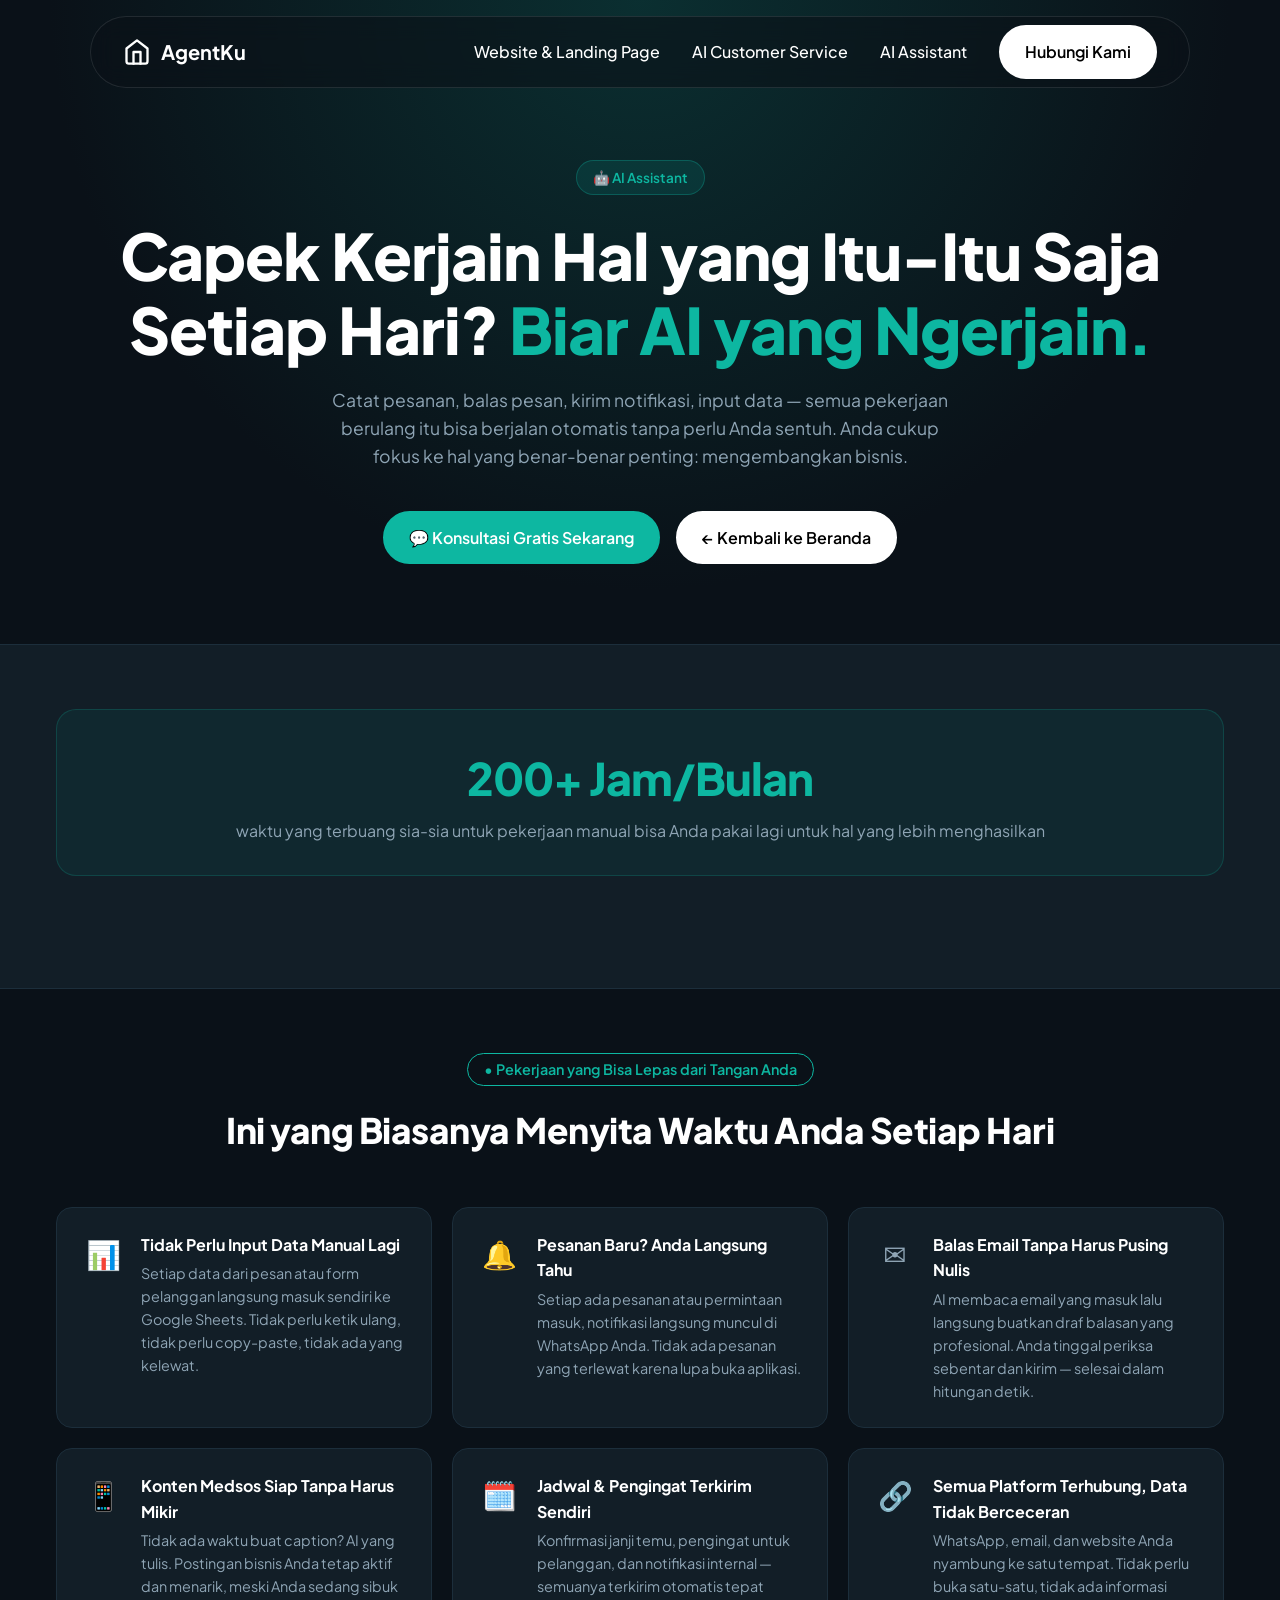
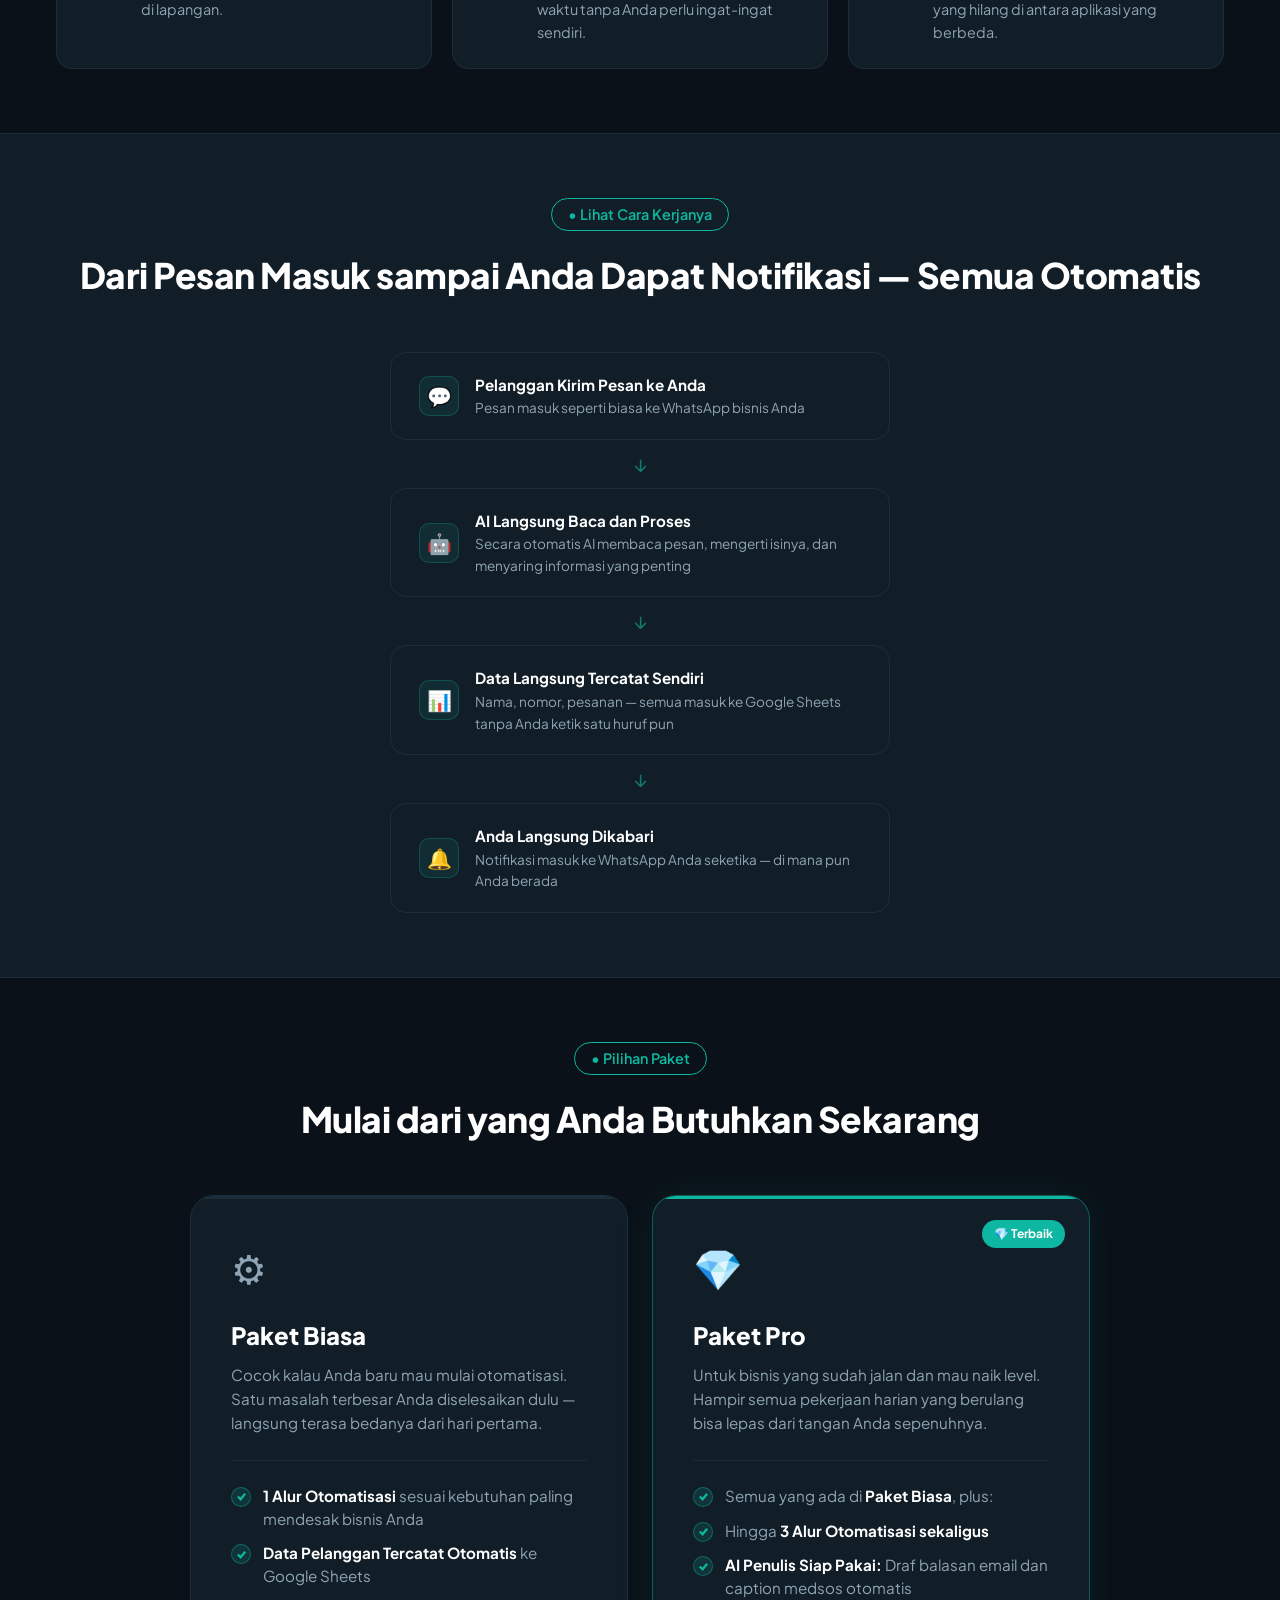
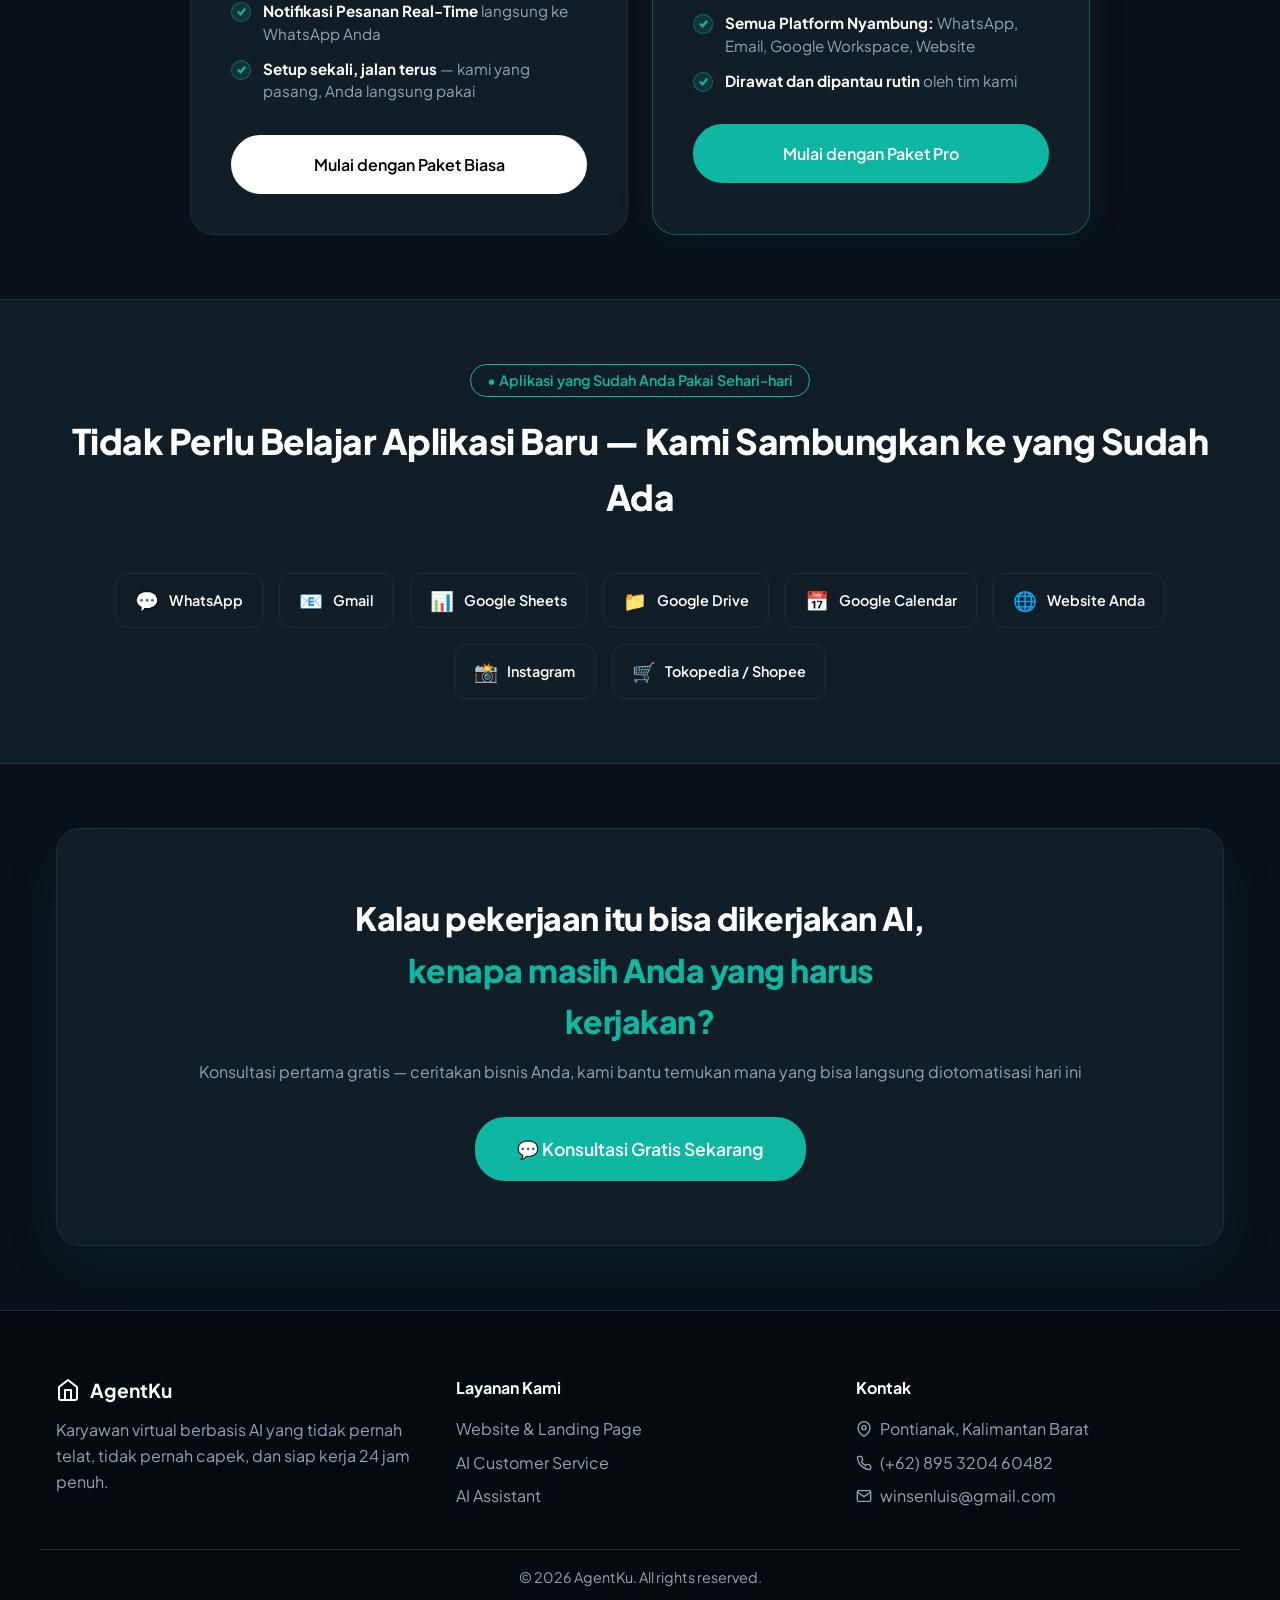
==== ai-assistant/index.html @ 54064a57 "update website" ====
<!DOCTYPE html>
<html lang="id">
<head>
    <meta charset="UTF-8">
    <meta name="viewport" content="width=device-width, initial-scale=1.0">
    <title>Layanan AI Assistant - AgentKu</title>
    <link rel="icon" type="image/png" href="../logo.png">
    <link href="https://fonts.googleapis.com/css2?family=Plus+Jakarta+Sans:wght@400;500;600;700;800&display=swap" rel="stylesheet">
    <link rel="stylesheet" href="../ai_assistant.css">
</head>
<body>

    <header class="header">
        <div class="container header__inner">
            <a href="/" class="header__logo">
                <svg width="28" height="28" viewBox="0 0 24 24" fill="none" stroke="currentColor" stroke-width="2" stroke-linecap="round" stroke-linejoin="round"><path d="M3 9l9-7 9 7v11a2 2 0 0 1-2 2H5a2 2 0 0 1-2-2z"></path><polyline points="9 22 9 12 15 12 15 22"></polyline></svg>
                AgentKu
            </a>
            <input type="checkbox" id="menu-toggle" class="header__menu-toggle">
            <label for="menu-toggle" class="header__hamburger">
                <span></span><span></span><span></span>
            </label>
            <nav class="nav">
                <ul class="nav__list">
                    <li><a href="/landingpage/" class="nav__link">Website & Landing Page</a></li>
                    <li><a href="/ai-chatbot/" class="nav__link">AI Customer Service</a></li>
                    <li><a href="/ai-assistant/" class="nav__link">AI Assistant</a></li>
                </ul>
                <a href="https://wa.me/62895320460482" class="btn btn--primary">Hubungi Kami</a>
            </nav>
        </div>
    </header>

    <main>
        <section class="hero">
            <div class="container">
                <div class="reveal">
                    <div class="hero__badge">🤖 AI Assistant</div>
                    <h1 class="hero__title">Capek Kerjain Hal yang Itu-Itu Saja Setiap Hari? <span>Biar AI yang Ngerjain.</span></h1>
                    <p class="hero__desc">Catat pesanan, balas pesan, kirim notifikasi, input data — semua pekerjaan berulang itu bisa berjalan otomatis tanpa perlu Anda sentuh. Anda cukup fokus ke hal yang benar-benar penting: mengembangkan bisnis.</p>
                    <div class="hero__actions">
                        <a href="https://wa.me/62895320460482?text=Halo%20Admin%20AgentKu,%20saya%20tertarik%20untuk%20mengotomatisasi%20bisnis%20saya%20dengan%20AI%20Assistant.%20Bisa%20konsultasi?" class="btn btn--teal" target="_blank">💬 Konsultasi Gratis Sekarang</a>
                        <a href="/" class="btn btn--primary">← Kembali ke Beranda</a>
                    </div>
                </div>
            </div>
        </section>

        <section class="section-padding" style="background: var(--bg-card); border-top: var(--border-card); border-bottom: var(--border-card);">
            <div class="container">
                <div class="time-banner reveal">
                    <h3>200+ Jam/Bulan</h3>
                    <p>waktu yang terbuang sia-sia untuk pekerjaan manual bisa Anda pakai lagi untuk hal yang lebih menghasilkan</p>
                </div>
            </div>
        </section>

        <section class="section-padding">
            <div class="container">
                <div class="section-header reveal">
                    <span class="section-header__subtitle">• Pekerjaan yang Bisa Lepas dari Tangan Anda</span>
                    <h2 class="section-header__title">Ini yang Biasanya Menyita Waktu Anda Setiap Hari</h2>
                </div>
                <div class="usecases__grid">
                    <div class="usecase-card reveal" style="transition-delay:0s"><div class="usecase-icon">📊</div><div class="usecase-content"><h4>Tidak Perlu Input Data Manual Lagi</h4><p>Setiap data dari pesan atau form pelanggan langsung masuk sendiri ke Google Sheets. Tidak perlu ketik ulang, tidak perlu copy-paste, tidak ada yang kelewat.</p></div></div>
                    <div class="usecase-card reveal" style="transition-delay:0.08s"><div class="usecase-icon">🔔</div><div class="usecase-content"><h4>Pesanan Baru? Anda Langsung Tahu</h4><p>Setiap ada pesanan atau permintaan masuk, notifikasi langsung muncul di WhatsApp Anda. Tidak ada pesanan yang terlewat karena lupa buka aplikasi.</p></div></div>
                    <div class="usecase-card reveal" style="transition-delay:0.16s"><div class="usecase-icon">✉️</div><div class="usecase-content"><h4>Balas Email Tanpa Harus Pusing Nulis</h4><p>AI membaca email yang masuk lalu langsung buatkan draf balasan yang profesional. Anda tinggal periksa sebentar dan kirim — selesai dalam hitungan detik.</p></div></div>
                    <div class="usecase-card reveal" style="transition-delay:0.24s"><div class="usecase-icon">📱</div><div class="usecase-content"><h4>Konten Medsos Siap Tanpa Harus Mikir</h4><p>Tidak ada waktu buat caption? AI yang tulis. Postingan bisnis Anda tetap aktif dan menarik, meski Anda sedang sibuk di lapangan.</p></div></div>
                    <div class="usecase-card reveal" style="transition-delay:0.32s"><div class="usecase-icon">🗓️</div><div class="usecase-content"><h4>Jadwal & Pengingat Terkirim Sendiri</h4><p>Konfirmasi janji temu, pengingat untuk pelanggan, dan notifikasi internal — semuanya terkirim otomatis tepat waktu tanpa Anda perlu ingat-ingat sendiri.</p></div></div>
                    <div class="usecase-card reveal" style="transition-delay:0.4s"><div class="usecase-icon">🔗</div><div class="usecase-content"><h4>Semua Platform Terhubung, Data Tidak Berceceran</h4><p>WhatsApp, email, dan website Anda nyambung ke satu tempat. Tidak perlu buka satu-satu, tidak ada informasi yang hilang di antara aplikasi yang berbeda.</p></div></div>
                </div>
            </div>
        </section>

        <section class="section-padding" style="background: var(--bg-card); border-top: var(--border-card); border-bottom: var(--border-card);">
            <div class="container">
                <div class="section-header reveal">
                    <span class="section-header__subtitle">• Lihat Cara Kerjanya</span>
                    <h2 class="section-header__title">Dari Pesan Masuk sampai Anda Dapat Notifikasi — Semua Otomatis</h2>
                </div>
                <div class="workflow reveal">
                    <div class="workflow-step"><div class="workflow-step__icon">💬</div><div class="workflow-step__text"><h4>Pelanggan Kirim Pesan ke Anda</h4><p>Pesan masuk seperti biasa ke WhatsApp bisnis Anda</p></div></div>
                    <div class="workflow-arrow">↓</div>
                    <div class="workflow-step"><div class="workflow-step__icon">🤖</div><div class="workflow-step__text"><h4>AI Langsung Baca dan Proses</h4><p>Secara otomatis AI membaca pesan, mengerti isinya, dan menyaring informasi yang penting</p></div></div>
                    <div class="workflow-arrow">↓</div>
                    <div class="workflow-step"><div class="workflow-step__icon">📊</div><div class="workflow-step__text"><h4>Data Langsung Tercatat Sendiri</h4><p>Nama, nomor, pesanan — semua masuk ke Google Sheets tanpa Anda ketik satu huruf pun</p></div></div>
                    <div class="workflow-arrow">↓</div>
                    <div class="workflow-step"><div class="workflow-step__icon">🔔</div><div class="workflow-step__text"><h4>Anda Langsung Dikabari</h4><p>Notifikasi masuk ke WhatsApp Anda seketika — di mana pun Anda berada</p></div></div>
                </div>
            </div>
        </section>

        <section class="section-padding">
            <div class="container">
                <div class="section-header reveal">
                    <span class="section-header__subtitle">• Pilihan Paket</span>
                    <h2 class="section-header__title">Mulai dari yang Anda Butuhkan Sekarang</h2>
                </div>
                <div class="packages__grid">
                    <div class="package-card reveal" style="transition-delay:0s">
                        <div class="package-icon">⚙️</div>
                        <h3 class="package-name">Paket Biasa</h3>
                        <p class="package-desc">Cocok kalau Anda baru mau mulai otomatisasi. Satu masalah terbesar Anda diselesaikan dulu — langsung terasa bedanya dari hari pertama.</p>
                        <ul class="feature-list">
                            <li class="feature-item"><div class="feature-item__check"><svg viewBox="0 0 12 12" fill="none"><polyline points="2,6 5,9 10,3"></polyline></svg></div><span><strong>1 Alur Otomatisasi</strong> sesuai kebutuhan paling mendesak bisnis Anda</span></li>
                            <li class="feature-item"><div class="feature-item__check"><svg viewBox="0 0 12 12" fill="none"><polyline points="2,6 5,9 10,3"></polyline></svg></div><span><strong>Data Pelanggan Tercatat Otomatis</strong> ke Google Sheets</span></li>
                            <li class="feature-item"><div class="feature-item__check"><svg viewBox="0 0 12 12" fill="none"><polyline points="2,6 5,9 10,3"></polyline></svg></div><span><strong>Notifikasi Pesanan Real-Time</strong> langsung ke WhatsApp Anda</span></li>
                            <li class="feature-item"><div class="feature-item__check"><svg viewBox="0 0 12 12" fill="none"><polyline points="2,6 5,9 10,3"></polyline></svg></div><span><strong>Setup sekali, jalan terus</strong> — kami yang pasang, Anda langsung pakai</span></li>
                        </ul>
                        <a href="https://wa.me/62895320460482?text=Halo%20Admin%20AgentKu,%20saya%20tertarik%20untuk%20mengotomatisasi%20bisnis%20saya%20dengan%20AI%20Assistant.%20Bisa%20konsultasi?" class="btn btn--primary package-cta" target="_blank">Mulai dengan Paket Biasa</a>
                    </div>
                    <div class="package-card featured reveal" style="transition-delay:0.15s">
                        <div class="package-badge">💎 Terbaik</div>
                        <div class="package-icon">💎</div>
                        <h3 class="package-name">Paket Pro</h3>
                        <p class="package-desc">Untuk bisnis yang sudah jalan dan mau naik level. Hampir semua pekerjaan harian yang berulang bisa lepas dari tangan Anda sepenuhnya.</p>
                        <ul class="feature-list">
                            <li class="feature-item"><div class="feature-item__check"><svg viewBox="0 0 12 12" fill="none"><polyline points="2,6 5,9 10,3"></polyline></svg></div><span>Semua yang ada di <strong>Paket Biasa</strong>, plus:</span></li>
                            <li class="feature-item"><div class="feature-item__check"><svg viewBox="0 0 12 12" fill="none"><polyline points="2,6 5,9 10,3"></polyline></svg></div><span>Hingga <strong>3 Alur Otomatisasi sekaligus</strong></span></li>
                            <li class="feature-item"><div class="feature-item__check"><svg viewBox="0 0 12 12" fill="none"><polyline points="2,6 5,9 10,3"></polyline></svg></div><span><strong>AI Penulis Siap Pakai:</strong> Draf balasan email dan caption medsos otomatis</span></li>
                            <li class="feature-item"><div class="feature-item__check"><svg viewBox="0 0 12 12" fill="none"><polyline points="2,6 5,9 10,3"></polyline></svg></div><span><strong>Semua Platform Nyambung:</strong> WhatsApp, Email, Google Workspace, Website</span></li>
                            <li class="feature-item"><div class="feature-item__check"><svg viewBox="0 0 12 12" fill="none"><polyline points="2,6 5,9 10,3"></polyline></svg></div><span><strong>Dirawat dan dipantau rutin</strong> oleh tim kami</span></li>
                        </ul>
                        <a href="https://wa.me/62895320460482?text=Halo%20Admin%20AgentKu,%20saya%20tertarik%20untuk%20mengotomatisasi%20bisnis%20saya%20dengan%20AI%20Assistant.%20Bisa%20konsultasi?" class="btn btn--teal package-cta" target="_blank">Mulai dengan Paket Pro</a>
                    </div>
                </div>
            </div>
        </section>

        <section class="section-padding" style="background: var(--bg-card); border-top: var(--border-card); border-bottom: var(--border-card);">
            <div class="container">
                <div class="section-header reveal">
                    <span class="section-header__subtitle">• Aplikasi yang Sudah Anda Pakai Sehari-hari</span>
                    <h2 class="section-header__title">Tidak Perlu Belajar Aplikasi Baru — Kami Sambungkan ke yang Sudah Ada</h2>
                </div>
                <div class="integrations__grid reveal">
                    <div class="integration-badge"><span>💬</span> WhatsApp</div>
                    <div class="integration-badge"><span>📧</span> Gmail</div>
                    <div class="integration-badge"><span>📊</span> Google Sheets</div>
                    <div class="integration-badge"><span>📁</span> Google Drive</div>
                    <div class="integration-badge"><span>📅</span> Google Calendar</div>
                    <div class="integration-badge"><span>🌐</span> Website Anda</div>
                    <div class="integration-badge"><span>📸</span> Instagram</div>
                    <div class="integration-badge"><span>🛒</span> Tokopedia / Shopee</div>
                </div>
            </div>
        </section>

        <section class="cta-section section-padding">
            <div class="container">
                <div class="cta__inner reveal">
                    <h2 class="cta__title">Kalau pekerjaan itu bisa dikerjakan AI, <span class="text-highlight">kenapa masih Anda yang harus kerjakan?</span></h2>
                    <p class="cta__subtitle">Konsultasi pertama gratis — ceritakan bisnis Anda, kami bantu temukan mana yang bisa langsung diotomatisasi hari ini</p>
                    <a href="https://wa.me/62895320460482?text=Halo%20Admin%20AgentKu,%20saya%20tertarik%20untuk%20mengotomatisasi%20bisnis%20saya%20dengan%20AI%20Assistant.%20Bisa%20konsultasi?" class="btn btn--teal" target="_blank" style="font-size: 1.1rem; padding: 1rem 2.5rem;">💬 Konsultasi Gratis Sekarang</a>
                </div>
            </div>
        </section>
    </main>

    <footer class="footer">
        <div class="container footer__inner">
            <div class="reveal">
                <div class="footer__logo">
                    <svg width="24" height="24" viewBox="0 0 24 24" fill="none" stroke="currentColor" stroke-width="2" stroke-linecap="round" stroke-linejoin="round"><path d="M3 9l9-7 9 7v11a2 2 0 0 1-2 2H5a2 2 0 0 1-2-2z"></path><polyline points="9 22 9 12 15 12 15 22"></polyline></svg>
                    AgentKu
                </div>
                <p>Karyawan virtual berbasis AI yang tidak pernah telat, tidak pernah capek, dan siap kerja 24 jam penuh.</p>
            </div>
            <div class="footer__links reveal" style="transition-delay:0.1s">
                <h4>Layanan Kami</h4>
                <ul>
                    <li><a href="/landingpage/">Website & Landing Page</a></li>
                    <li><a href="/ai-chatbot/">AI Customer Service</a></li>
                    <li><a href="/ai-assistant/">AI Assistant</a></li>
                </ul>
            </div>
            <div class="footer__contact reveal" style="transition-delay:0.2s">
                <h4>Kontak</h4>
                <p><svg width="16" height="16" viewBox="0 0 24 24" fill="none" stroke="currentColor" stroke-width="2"><path d="M21 10c0 7-9 13-9 13s-9-6-9-13a9 9 0 0 1 18 0z"></path><circle cx="12" cy="10" r="3"></circle></svg> Pontianak, Kalimantan Barat</p>
                <p><svg width="16" height="16" viewBox="0 0 24 24" fill="none" stroke="currentColor" stroke-width="2"><path d="M22 16.92v3a2 2 0 0 1-2.18 2 19.79 19.79 0 0 1-8.63-3.07 19.5 19.5 0 0 1-6-6 19.79 19.79 0 0 1-3.07-8.67A2 2 0 0 1 4.11 2h3a2 2 0 0 1 2 1.72 12.84 12.84 0 0 0 .7 2.81 2 2 0 0 1-.45 2.11L8.09 9.91a16 16 0 0 0 6 6l1.27-1.27a2 2 0 0 1 2.11-.45 12.84 12.84 0 0 0 2.81.7A2 2 0 0 1 22 16.92z"></path></svg> (+62) 895 3204 60482</p>
                <p><svg width="16" height="16" viewBox="0 0 24 24" fill="none" stroke="currentColor" stroke-width="2"><path d="M4 4h16c1.1 0 2 .9 2 2v12c0 1.1-.9 2-2 2H4c-1.1 0-2-.9-2-2V6c0-1.1.9-2 2-2z"></path><polyline points="22,6 12,13 2,6"></polyline></svg> winsenluis@gmail.com</p>
            </div>
        </div>
        <div class="footer__bottom container"><p>&copy; 2026 AgentKu. All rights reserved.</p></div>
    </footer>

    <script>
        const reveals = document.querySelectorAll('.reveal');
        const observer = new IntersectionObserver((entries) => {
            entries.forEach(entry => {
                if (entry.isIntersecting) { entry.target.classList.add('visible'); observer.unobserve(entry.target); }
            });
        }, { threshold: 0.1 });
        reveals.forEach(el => observer.observe(el));
    </script>
</body>
</html>
---- ai_assistant.css ----
:root {
            --color-primary: #0db7a1;
            --color-primary-hover: #0a9b88;
            --color-secondary: #ffffff;
            --bg-main: #0a1118;
            --bg-card: #121e27;
            --bg-header: rgba(10, 17, 24, 0.6);
            --text-main: #8fa5b5;
            --text-light: #ffffff;
            --font-family: 'Plus Jakarta Sans', system-ui, sans-serif;
            --space-sm: 0.5rem;
            --space-md: 1rem;
            --space-lg: 2rem;
            --space-xl: 4rem;
            --border-card: 1px solid #1c2e3b;
            --transition: all 0.3s cubic-bezier(0.4, 0, 0.2, 1);
            --radius: 16px;
        }

        * { margin: 0; padding: 0; box-sizing: border-box; }
        html { scroll-behavior: smooth; }
        body { font-family: var(--font-family); color: var(--text-main); background-color: var(--bg-main); line-height: 1.6; }
        img { max-width: 100%; height: auto; display: block; }
        a { text-decoration: none; color: inherit; transition: var(--transition); }
        ul { list-style: none; }
        .container { width: 100%; max-width: 1200px; margin: 0 auto; padding: 0 var(--space-md); }
        .section-padding { padding: var(--space-xl) 0; }

        /* HEADER */
        .header { position: fixed; top: 1rem; left: 50%; transform: translateX(-50%); width: 95%; max-width: 1100px; background: var(--bg-header); backdrop-filter: blur(12px); -webkit-backdrop-filter: blur(12px); border: 1px solid rgba(255,255,255,0.1); z-index: 1000; padding: 0.5rem 1rem; border-radius: 50px; }
        .header__inner { display: flex; justify-content: space-between; align-items: center; }
        .header__logo { display: flex; align-items: center; gap: 10px; font-size: 1.25rem; color: var(--text-light); font-weight: 700; }
        .nav { display: flex; align-items: center; gap: 2rem; }
        .nav__list { display: flex; gap: 2rem; }
        .nav__link { font-weight: 500; color: var(--text-light); }
        .nav__link:hover { color: var(--color-primary); }
        .btn { display: inline-block; padding: 0.75rem 1.5rem; border-radius: 30px; font-weight: 600; text-align: center; cursor: pointer; transition: var(--transition); font-family: var(--font-family); border: none; }
        .btn--primary { background-color: #fff; color: #000; border: 2px solid #fff; }
        .btn--primary:hover { background-color: #e2e8f0; border-color: #e2e8f0; }
        .btn--teal { background-color: var(--color-primary); color: #fff; border: 2px solid var(--color-primary); }
        .btn--teal:hover { background-color: var(--color-primary-hover); border-color: var(--color-primary-hover); }
        .header__menu-toggle { display: none; }
        .header__hamburger { display: none; flex-direction: column; gap: 5px; cursor: pointer; z-index: 1001; }
        .header__hamburger span { width: 25px; height: 3px; background-color: var(--text-light); transition: var(--transition); }

        /* HERO */
        .hero { padding-top: 160px; padding-bottom: 5rem; text-align: center; background: radial-gradient(circle at top center, rgba(13, 183, 161, 0.18) 0%, var(--bg-main) 65%); }
        .hero__badge { display: inline-flex; align-items: center; gap: 0.5rem; background: rgba(13,183,161,0.12); border: 1px solid rgba(13,183,161,0.3); color: var(--color-primary); border-radius: 30px; padding: 0.35rem 1rem; font-size: 0.85rem; font-weight: 600; margin-bottom: 1.5rem; }
        .hero__title { font-size: 3rem; line-height: 1.15; color: var(--text-light); margin-bottom: 1.25rem; font-weight: 800; letter-spacing: -1px; }
        .hero__title span { color: var(--color-primary); }
        .hero__desc { color: var(--text-main); font-size: 1.1rem; max-width: 640px; margin: 0 auto 2.5rem; }
        .hero__actions { display: flex; flex-direction: column; align-items: center; gap: 1rem; }

        /* SECTION HEADER */
        .section-header { text-align: center; margin-bottom: 3rem; }
        .section-header__subtitle { display: inline-block; color: var(--color-primary); font-weight: 600; border: 1px solid var(--color-primary); padding: 0.25rem 1rem; border-radius: 20px; margin-bottom: 1rem; font-size: 0.9rem; }
        .section-header__title { font-size: 2.2rem; color: var(--text-light); font-weight: 800; letter-spacing: -0.5px; }

        /* TIME SAVED BANNER */
        .time-banner { background: rgba(13,183,161,0.07); border: 1px solid rgba(13,183,161,0.2); border-radius: 20px; padding: 2rem; text-align: center; margin-bottom: 3rem; }
        .time-banner h3 { font-size: 2.8rem; color: var(--color-primary); font-weight: 800; letter-spacing: -1px; }
        .time-banner p { font-size: 1rem; margin-top: 0.25rem; }

        /* USE CASES */
        .usecases__grid { display: grid; grid-template-columns: 1fr; gap: 1.25rem; }
        .usecase-card { background: var(--bg-card); border: var(--border-card); border-radius: var(--radius); padding: 1.5rem; display: flex; gap: 1rem; align-items: flex-start; transition: var(--transition); }
        .usecase-card:hover { border-color: var(--color-primary); transform: translateX(4px); }
        .usecase-icon { font-size: 1.75rem; flex-shrink: 0; min-width: 44px; text-align: center; }
        .usecase-content h4 { color: var(--text-light); font-weight: 700; margin-bottom: 0.3rem; }
        .usecase-content p { font-size: 0.9rem; }

        /* WORKFLOW VIZ */
        .workflow { display: flex; flex-direction: column; align-items: center; gap: 0; }
        .workflow-step { background: var(--bg-card); border: var(--border-card); border-radius: var(--radius); padding: 1.25rem 1.75rem; width: 100%; max-width: 500px; display: flex; align-items: center; gap: 1rem; position: relative; transition: var(--transition); }
        .workflow-step:hover { border-color: var(--color-primary); }
        .workflow-arrow { color: var(--color-primary); font-size: 1.25rem; padding: 0.5rem 0; opacity: 0.6; }
        .workflow-step__icon { width: 40px; height: 40px; border-radius: 10px; background: rgba(13,183,161,0.1); border: 1px solid rgba(13,183,161,0.25); display: flex; align-items: center; justify-content: center; font-size: 1.25rem; flex-shrink: 0; }
        .workflow-step__text h4 { color: var(--text-light); font-size: 0.95rem; font-weight: 700; }
        .workflow-step__text p { font-size: 0.85rem; }

        /* PACKAGES */
        .packages__grid { display: grid; grid-template-columns: 1fr; gap: 1.5rem; max-width: 900px; margin: 0 auto; }
        .package-card { background: var(--bg-card); border: var(--border-card); border-radius: 24px; padding: 2.5rem; transition: var(--transition); position: relative; overflow: hidden; }
        .package-card::before { content: ''; position: absolute; top: 0; left: 0; right: 0; height: 3px; background: #1c2e3b; transition: var(--transition); }
        .package-card:hover { transform: translateY(-5px); }
        .package-card:hover::before { background: var(--color-primary); }
        .package-card.featured { border-color: rgba(13,183,161,0.4); box-shadow: 0 0 40px rgba(13,183,161,0.08); }
        .package-card.featured::before { background: var(--color-primary); }
        .package-badge { position: absolute; top: 1.5rem; right: 1.5rem; background: var(--color-primary); color: #fff; font-size: 0.75rem; font-weight: 700; padding: 0.25rem 0.75rem; border-radius: 20px; }
        .package-icon { font-size: 2.5rem; margin-bottom: 1rem; }
        .package-name { font-size: 1.5rem; font-weight: 800; color: var(--text-light); margin-bottom: 0.5rem; }
        .package-desc { font-size: 0.95rem; margin-bottom: 1.5rem; padding-bottom: 1.5rem; border-bottom: var(--border-card); }
        .feature-list { display: flex; flex-direction: column; gap: 0.75rem; margin-bottom: 2rem; }
        .feature-item { display: flex; align-items: flex-start; gap: 0.75rem; font-size: 0.95rem; }
        .feature-item__check { min-width: 20px; height: 20px; border-radius: 50%; background: rgba(13,183,161,0.15); border: 1px solid rgba(13,183,161,0.4); display: flex; align-items: center; justify-content: center; flex-shrink: 0; margin-top: 2px; }
        .feature-item__check svg { width: 11px; height: 11px; stroke: var(--color-primary); stroke-width: 2.5; }
        .feature-item span { color: var(--text-main); line-height: 1.5; }
        .feature-item span strong { color: var(--text-light); }
        .package-cta { width: 100%; text-align: center; display: block; padding: 0.9rem; font-size: 1rem; }

        /* INTEGRATIONS */
        .integrations__grid { display: flex; flex-wrap: wrap; gap: 1rem; justify-content: center; }
        .integration-badge { display: flex; align-items: center; gap: 0.6rem; background: var(--bg-card); border: var(--border-card); border-radius: 12px; padding: 0.7rem 1.2rem; font-weight: 600; color: var(--text-light); font-size: 0.9rem; transition: var(--transition); }
        .integration-badge:hover { border-color: var(--color-primary); color: var(--color-primary); }
        .integration-badge span { font-size: 1.2rem; }

        /* CTA */
        .cta-section { background: var(--bg-main); padding-bottom: var(--space-xl); }
        .cta__inner { background: var(--bg-card); border-radius: 24px; padding: 4rem 2rem; border: var(--border-card); text-align: center; box-shadow: 0 20px 60px rgba(13,183,161,0.08); }
        .cta__title { font-size: 2rem; color: var(--text-light); font-weight: 800; max-width: 600px; margin: 0 auto 0.75rem; letter-spacing: -0.5px; }
        .cta__subtitle { margin-bottom: 2rem; font-size: 1rem; }
        .text-highlight { color: var(--color-primary); }

        /* FOOTER */
        .footer { background-color: #050a0f; color: var(--text-main); padding: var(--space-xl) 0 var(--space-md); border-top: var(--border-card); }
        .footer__inner { display: grid; grid-template-columns: 1fr; gap: var(--space-lg); margin-bottom: var(--space-lg); }
        .footer__logo { color: var(--text-light); display: flex; align-items: center; gap: 10px; font-weight: 700; font-size: 1.2rem; margin-bottom: 0.75rem; }
        .footer__links h4 { color: var(--text-light); margin-bottom: 1rem; }
        .footer__links ul { display: flex; flex-direction: column; gap: 0.5rem; }
        .footer__links a:hover { color: var(--color-primary); }
        .footer__contact h4 { color: var(--text-light); margin-bottom: 1rem; }
        .footer__contact p { display: flex; align-items: center; gap: 8px; margin-bottom: 0.5rem; }
        .footer__bottom { text-align: center; padding-top: 1rem; border-top: var(--border-card); font-size: 0.9rem; }

        /* REVEAL */
        .reveal { opacity: 0; transform: translateY(40px); transition: opacity 0.65s ease, transform 0.65s ease; }
        .reveal.visible { opacity: 1; transform: translateY(0); }

        @media (max-width: 1023px) {
            .header__hamburger { display: flex; }
            .nav { position: absolute; top: calc(100% + 10px); left: 0; width: 100%; background: var(--bg-card); border: var(--border-card); border-radius: var(--radius); padding: 1.5rem; flex-direction: column; gap: 1rem; display: none; }
            .nav__list { flex-direction: column; gap: 1rem; }
            .header__menu-toggle:checked ~ .nav { display: flex; }
        }

        @media (min-width: 768px) {
            .hero__title { font-size: 3.5rem; }
            .hero__actions { flex-direction: row; justify-content: center; }
            .usecases__grid { grid-template-columns: repeat(2, 1fr); }
            .packages__grid { grid-template-columns: repeat(2, 1fr); }
            .footer__inner { grid-template-columns: repeat(3, 1fr); }
        }

        @media (min-width: 1024px) {
            .hero__title { font-size: 4rem; }
            .usecases__grid { grid-template-columns: repeat(3, 1fr); }
        }
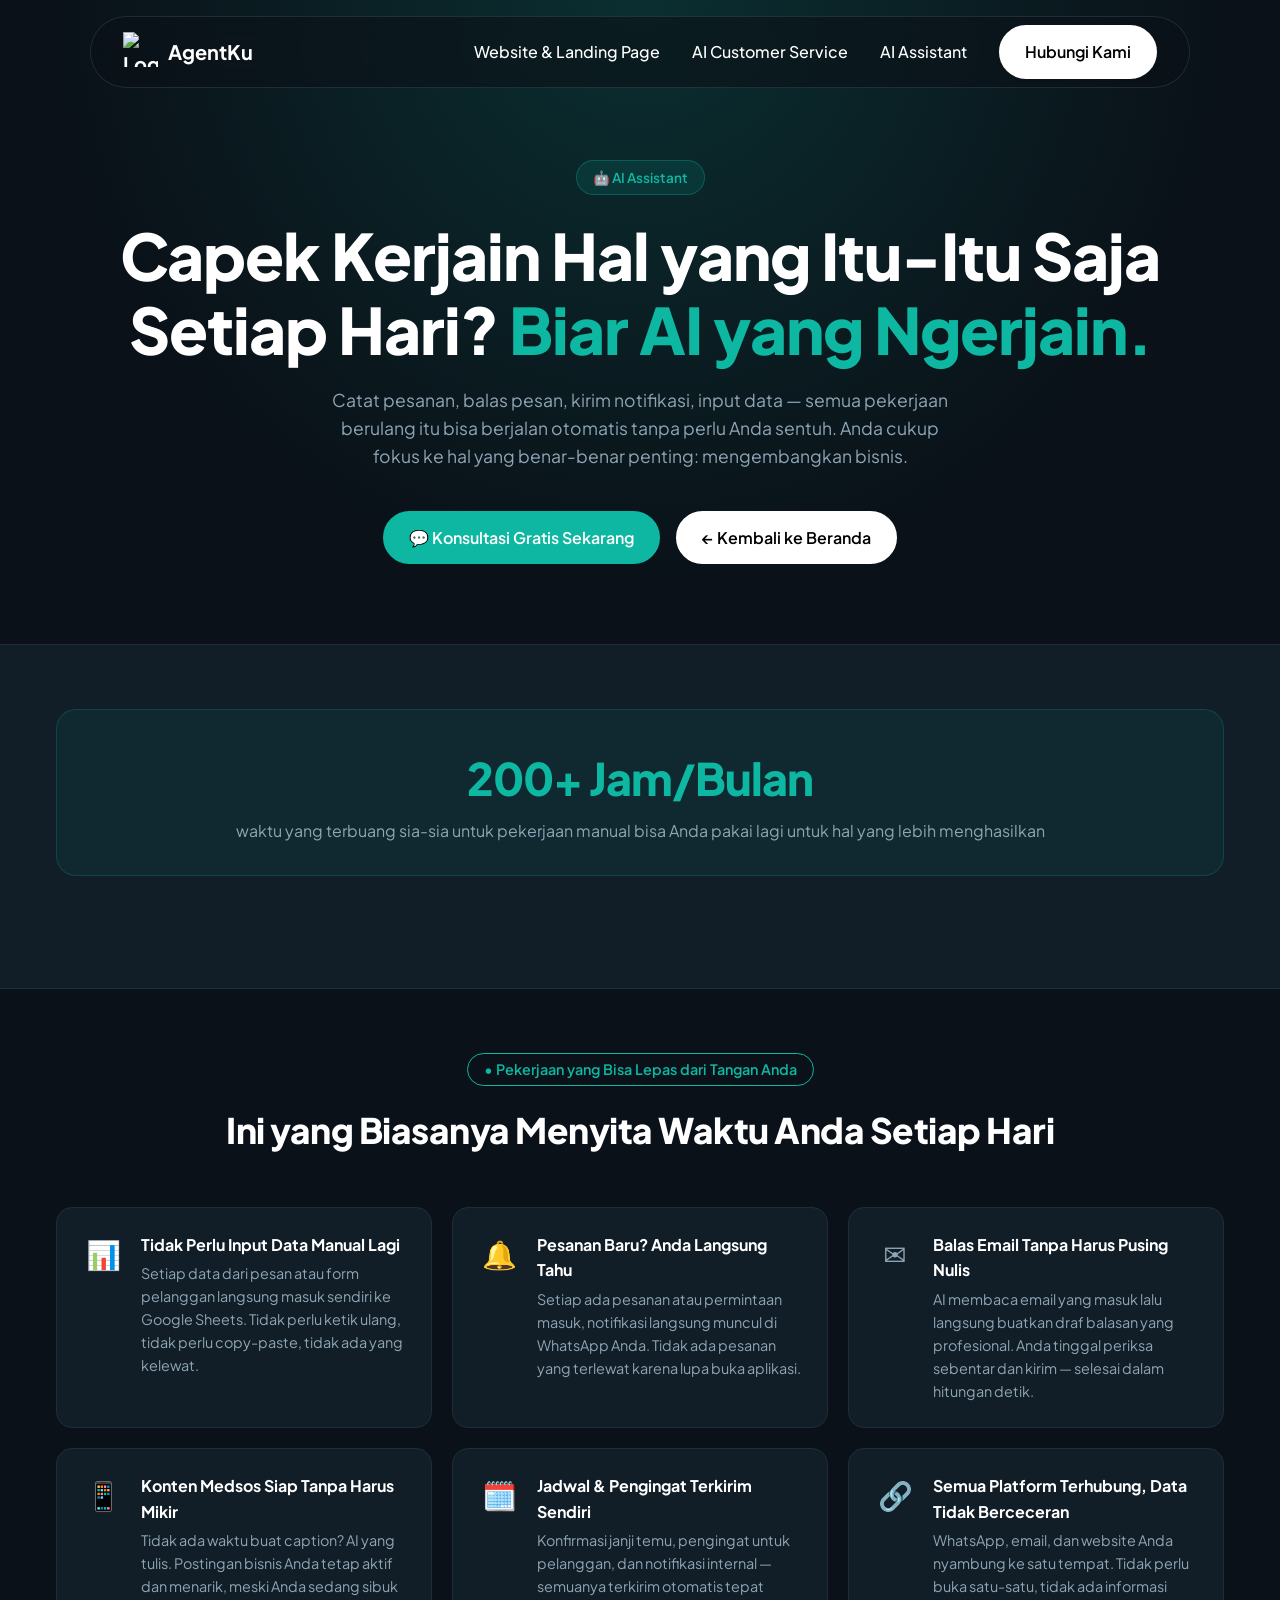
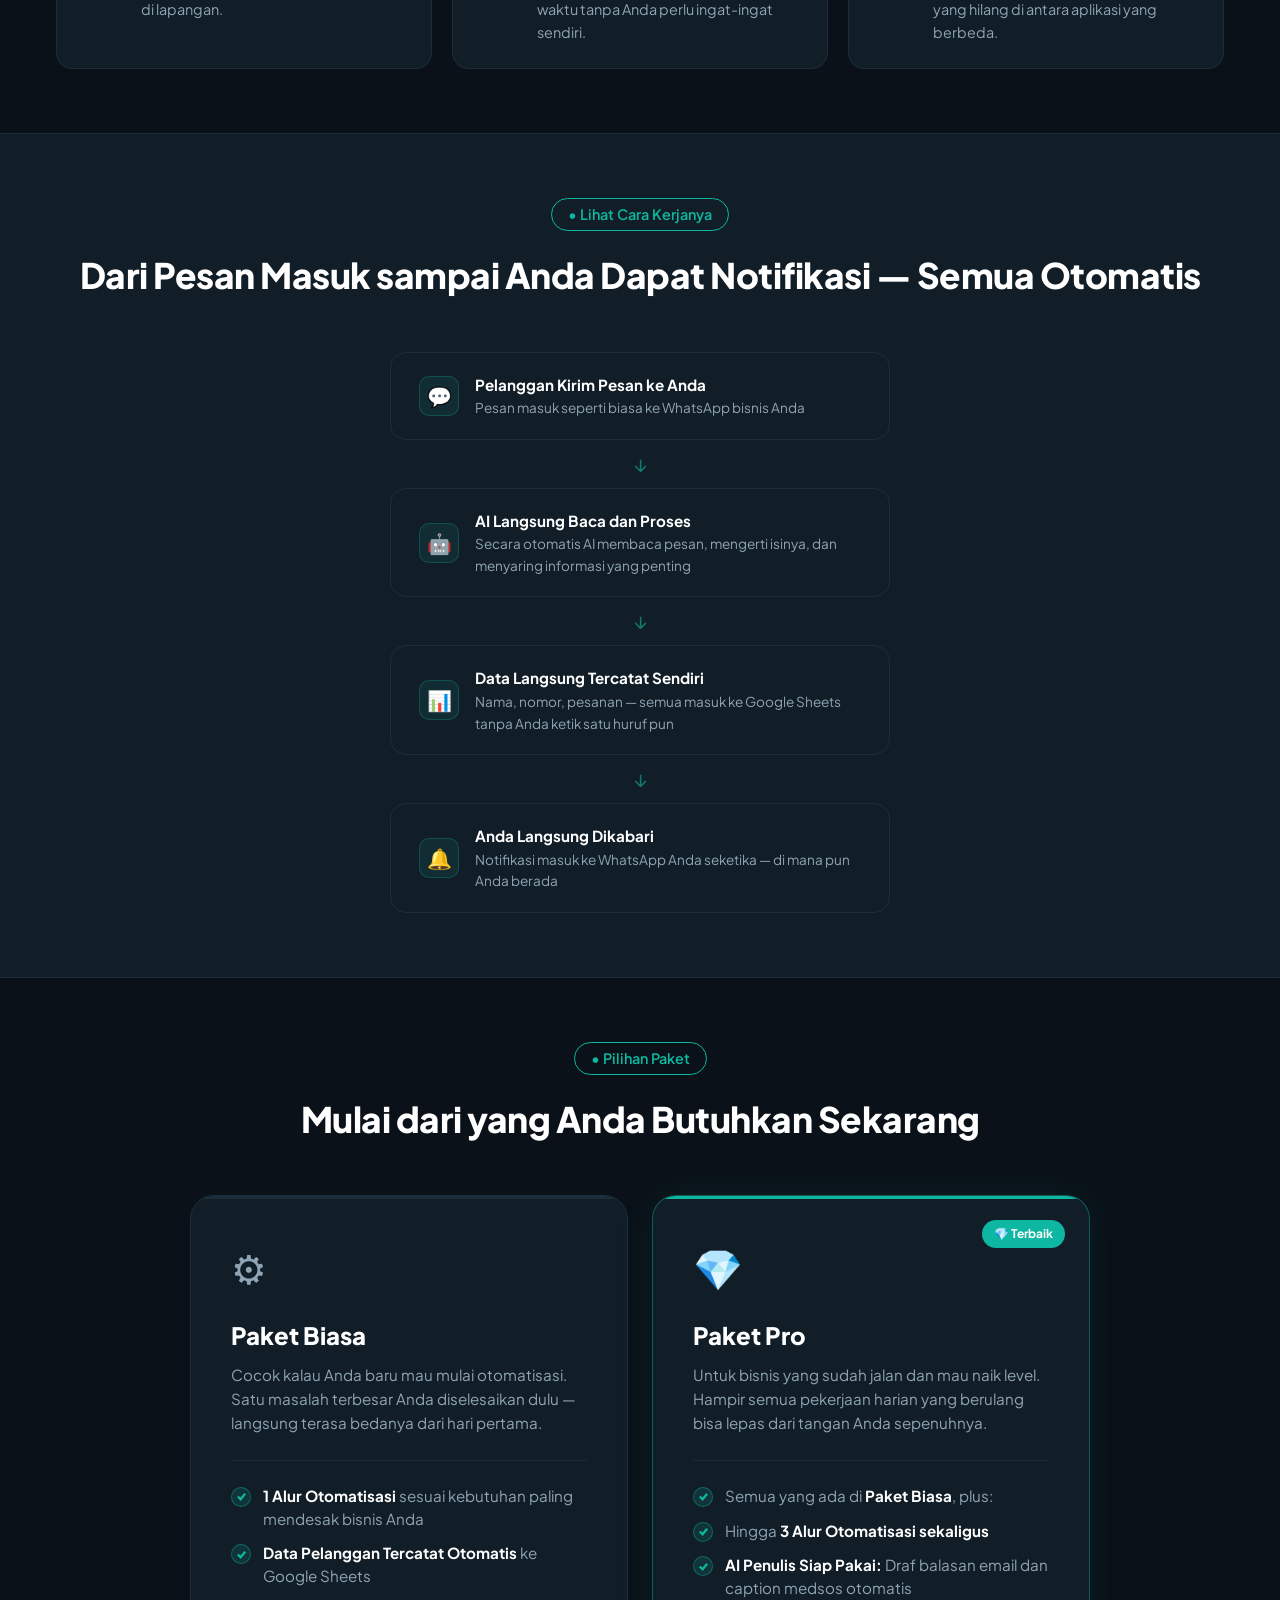
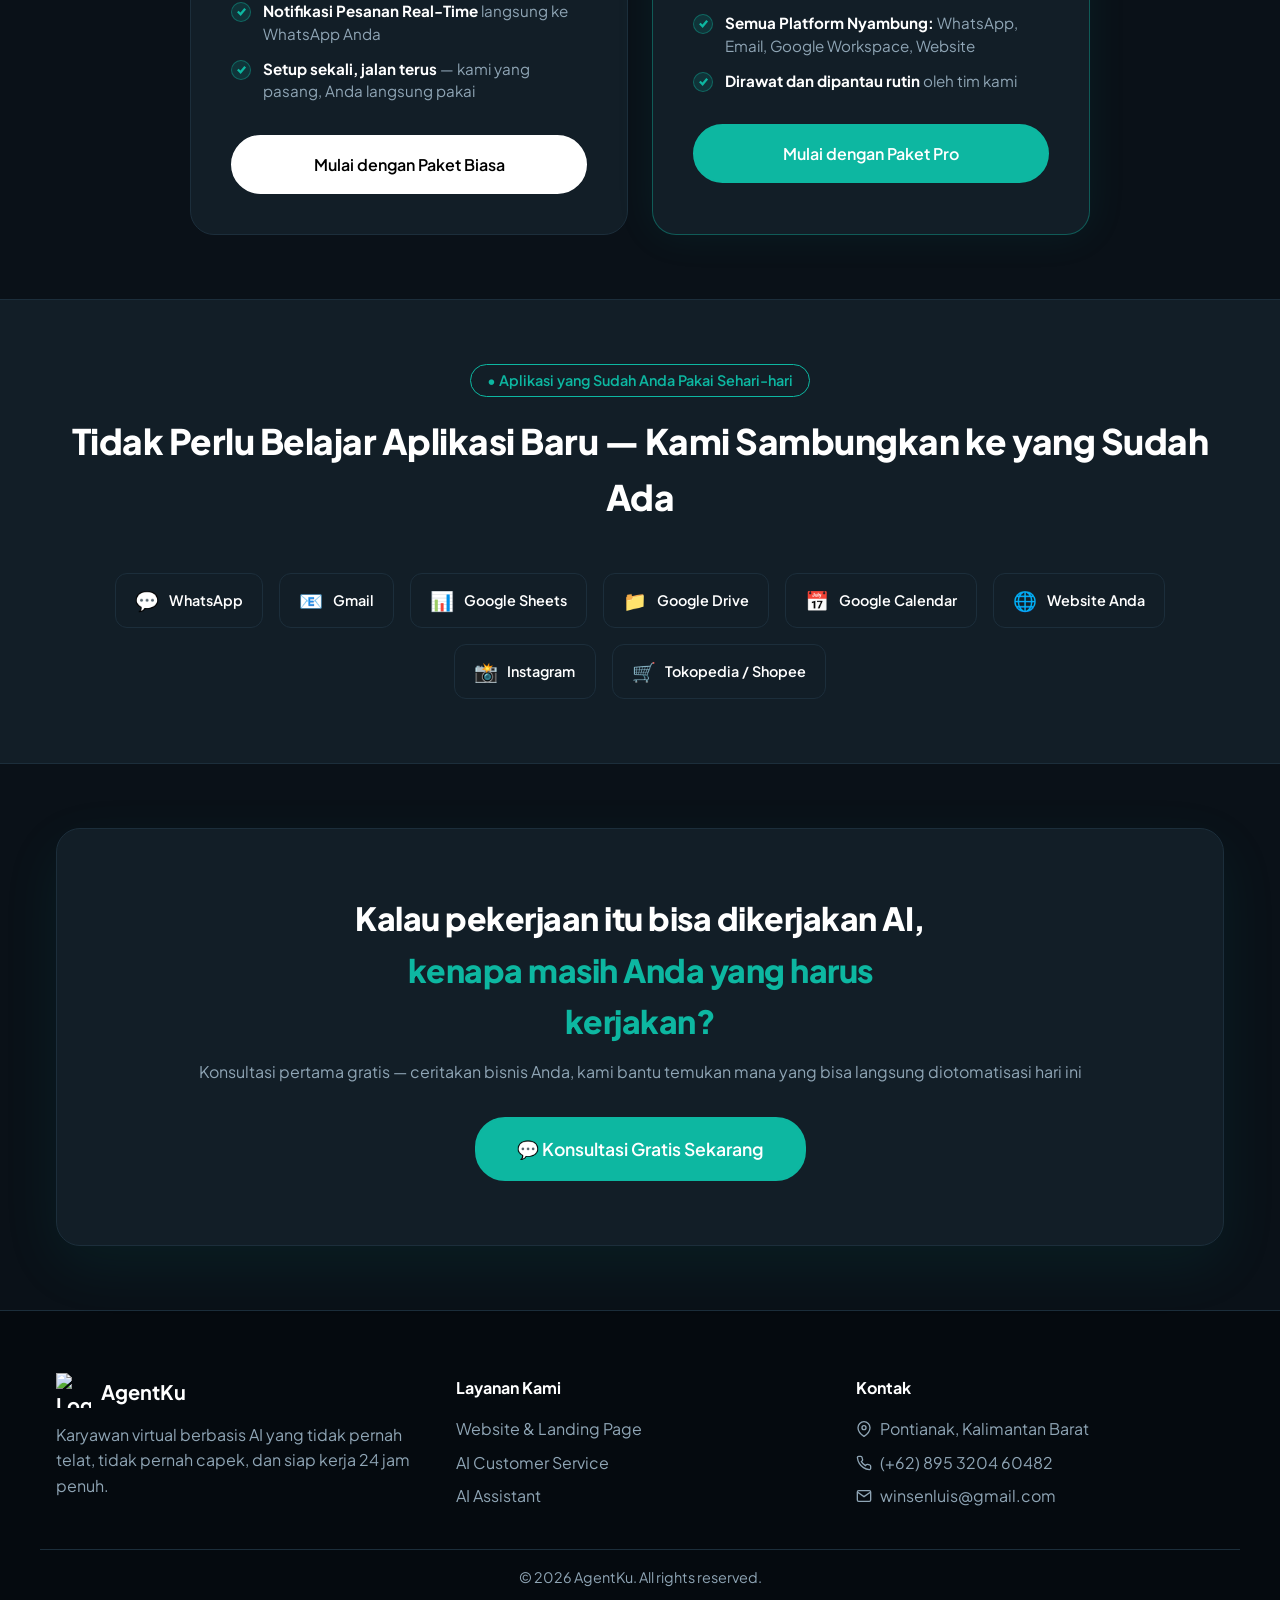
==== commit ad3ca754: "update halaman" ====
--- a/ai-assistant/index.html
+++ b/ai-assistant/index.html
@@ -6,15 +6,14 @@
     <title>Layanan AI Assistant - AgentKu</title>
     <link rel="icon" type="image/png" href="../logo.png">
     <link href="https://fonts.googleapis.com/css2?family=Plus+Jakarta+Sans:wght@400;500;600;700;800&display=swap" rel="stylesheet">
-    <link rel="stylesheet" href="../ai_assistant.css">
+    <link rel="stylesheet" href="ai_assistant.css">
 </head>
 <body>
 
     <header class="header">
         <div class="container header__inner">
             <a href="/" class="header__logo">
-                <svg width="28" height="28" viewBox="0 0 24 24" fill="none" stroke="currentColor" stroke-width="2" stroke-linecap="round" stroke-linejoin="round"><path d="M3 9l9-7 9 7v11a2 2 0 0 1-2 2H5a2 2 0 0 1-2-2z"></path><polyline points="9 22 9 12 15 12 15 22"></polyline></svg>
-                AgentKu
+                <img src="logo1.png" alt="Logo AgentKu" width="35" height="35" style="object-fit: contain; vertical-align: middle; transform: translateY(-2px);"> AgentKu
             </a>
             <input type="checkbox" id="menu-toggle" class="header__menu-toggle">
             <label for="menu-toggle" class="header__hamburger">
@@ -161,8 +160,9 @@
         <div class="container footer__inner">
             <div class="reveal">
                 <div class="footer__logo">
-                    <svg width="24" height="24" viewBox="0 0 24 24" fill="none" stroke="currentColor" stroke-width="2" stroke-linecap="round" stroke-linejoin="round"><path d="M3 9l9-7 9 7v11a2 2 0 0 1-2 2H5a2 2 0 0 1-2-2z"></path><polyline points="9 22 9 12 15 12 15 22"></polyline></svg>
-                    AgentKu
+                    <a href="/" class="header__logo">
+                        <img src="logo1.png" alt="Logo AgentKu" width="35" height="35" style="object-fit: contain; vertical-align: middle; transform: translateY(-2px);"> AgentKu
+                    </a>
                 </div>
                 <p>Karyawan virtual berbasis AI yang tidak pernah telat, tidak pernah capek, dan siap kerja 24 jam penuh.</p>
             </div>
--- a/ai-assistant/ai_assistant.css
+++ b/ai-assistant/ai_assistant.css
@@ -0,0 +1,147 @@
+        :root {
+            --color-primary: #0db7a1;
+            --color-primary-hover: #0a9b88;
+            --color-secondary: #ffffff;
+            --bg-main: #0a1118;
+            --bg-card: #121e27;
+            --bg-header: rgba(10, 17, 24, 0.6);
+            --text-main: #8fa5b5;
+            --text-light: #ffffff;
+            --font-family: 'Plus Jakarta Sans', system-ui, sans-serif;
+            --space-sm: 0.5rem;
+            --space-md: 1rem;
+            --space-lg: 2rem;
+            --space-xl: 4rem;
+            --border-card: 1px solid #1c2e3b;
+            --transition: all 0.3s cubic-bezier(0.4, 0, 0.2, 1);
+            --radius: 16px;
+        }
+
+        * { margin: 0; padding: 0; box-sizing: border-box; }
+        html { scroll-behavior: smooth; }
+        body { font-family: var(--font-family); color: var(--text-main); background-color: var(--bg-main); line-height: 1.6; }
+        img { max-width: 100%; height: auto; display: block; }
+        a { text-decoration: none; color: inherit; transition: var(--transition); }
+        ul { list-style: none; }
+        .container { width: 100%; max-width: 1200px; margin: 0 auto; padding: 0 var(--space-md); }
+        .section-padding { padding: var(--space-xl) 0; }
+
+        /* HEADER */
+        .header { position: fixed; top: 1rem; left: 50%; transform: translateX(-50%); width: 95%; max-width: 1100px; background: var(--bg-header); backdrop-filter: blur(12px); -webkit-backdrop-filter: blur(12px); border: 1px solid rgba(255,255,255,0.1); z-index: 1000; padding: 0.5rem 1rem; border-radius: 50px; }
+        .header__inner { display: flex; justify-content: space-between; align-items: center; }
+        .header__logo { display: flex; align-items: center; gap: 10px; font-size: 1.25rem; color: var(--text-light); font-weight: 700; }
+        .nav { display: flex; align-items: center; gap: 2rem; }
+        .nav__list { display: flex; gap: 2rem; }
+        .nav__link { font-weight: 500; color: var(--text-light); }
+        .nav__link:hover { color: var(--color-primary); }
+        .btn { display: inline-block; padding: 0.75rem 1.5rem; border-radius: 30px; font-weight: 600; text-align: center; cursor: pointer; transition: var(--transition); font-family: var(--font-family); border: none; }
+        .btn--primary { background-color: #fff; color: #000; border: 2px solid #fff; }
+        .btn--primary:hover { background-color: #e2e8f0; border-color: #e2e8f0; }
+        .btn--teal { background-color: var(--color-primary); color: #fff; border: 2px solid var(--color-primary); }
+        .btn--teal:hover { background-color: var(--color-primary-hover); border-color: var(--color-primary-hover); }
+        .header__menu-toggle { display: none; }
+        .header__hamburger { display: none; flex-direction: column; gap: 5px; cursor: pointer; z-index: 1001; }
+        .header__hamburger span { width: 25px; height: 3px; background-color: var(--text-light); transition: var(--transition); }
+
+        /* HERO */
+        .hero { padding-top: 160px; padding-bottom: 5rem; text-align: center; background: radial-gradient(circle at top center, rgba(13, 183, 161, 0.18) 0%, var(--bg-main) 65%); }
+        .hero__badge { display: inline-flex; align-items: center; gap: 0.5rem; background: rgba(13,183,161,0.12); border: 1px solid rgba(13,183,161,0.3); color: var(--color-primary); border-radius: 30px; padding: 0.35rem 1rem; font-size: 0.85rem; font-weight: 600; margin-bottom: 1.5rem; }
+        .hero__title { font-size: 3rem; line-height: 1.15; color: var(--text-light); margin-bottom: 1.25rem; font-weight: 800; letter-spacing: -1px; }
+        .hero__title span { color: var(--color-primary); }
+        .hero__desc { color: var(--text-main); font-size: 1.1rem; max-width: 640px; margin: 0 auto 2.5rem; }
+        .hero__actions { display: flex; flex-direction: column; align-items: center; gap: 1rem; }
+
+        /* SECTION HEADER */
+        .section-header { text-align: center; margin-bottom: 3rem; }
+        .section-header__subtitle { display: inline-block; color: var(--color-primary); font-weight: 600; border: 1px solid var(--color-primary); padding: 0.25rem 1rem; border-radius: 20px; margin-bottom: 1rem; font-size: 0.9rem; }
+        .section-header__title { font-size: 2.2rem; color: var(--text-light); font-weight: 800; letter-spacing: -0.5px; }
+
+        /* TIME SAVED BANNER */
+        .time-banner { background: rgba(13,183,161,0.07); border: 1px solid rgba(13,183,161,0.2); border-radius: 20px; padding: 2rem; text-align: center; margin-bottom: 3rem; }
+        .time-banner h3 { font-size: 2.8rem; color: var(--color-primary); font-weight: 800; letter-spacing: -1px; }
+        .time-banner p { font-size: 1rem; margin-top: 0.25rem; }
+
+        /* USE CASES */
+        .usecases__grid { display: grid; grid-template-columns: 1fr; gap: 1.25rem; }
+        .usecase-card { background: var(--bg-card); border: var(--border-card); border-radius: var(--radius); padding: 1.5rem; display: flex; gap: 1rem; align-items: flex-start; transition: var(--transition); }
+        .usecase-card:hover { border-color: var(--color-primary); transform: translateX(4px); }
+        .usecase-icon { font-size: 1.75rem; flex-shrink: 0; min-width: 44px; text-align: center; }
+        .usecase-content h4 { color: var(--text-light); font-weight: 700; margin-bottom: 0.3rem; }
+        .usecase-content p { font-size: 0.9rem; }
+
+        /* WORKFLOW VIZ */
+        .workflow { display: flex; flex-direction: column; align-items: center; gap: 0; }
+        .workflow-step { background: var(--bg-card); border: var(--border-card); border-radius: var(--radius); padding: 1.25rem 1.75rem; width: 100%; max-width: 500px; display: flex; align-items: center; gap: 1rem; position: relative; transition: var(--transition); }
+        .workflow-step:hover { border-color: var(--color-primary); }
+        .workflow-arrow { color: var(--color-primary); font-size: 1.25rem; padding: 0.5rem 0; opacity: 0.6; }
+        .workflow-step__icon { width: 40px; height: 40px; border-radius: 10px; background: rgba(13,183,161,0.1); border: 1px solid rgba(13,183,161,0.25); display: flex; align-items: center; justify-content: center; font-size: 1.25rem; flex-shrink: 0; }
+        .workflow-step__text h4 { color: var(--text-light); font-size: 0.95rem; font-weight: 700; }
+        .workflow-step__text p { font-size: 0.85rem; }
+
+        /* PACKAGES */
+        .packages__grid { display: grid; grid-template-columns: 1fr; gap: 1.5rem; max-width: 900px; margin: 0 auto; }
+        .package-card { background: var(--bg-card); border: var(--border-card); border-radius: 24px; padding: 2.5rem; transition: var(--transition); position: relative; overflow: hidden; }
+        .package-card::before { content: ''; position: absolute; top: 0; left: 0; right: 0; height: 3px; background: #1c2e3b; transition: var(--transition); }
+        .package-card:hover { transform: translateY(-5px); }
+        .package-card:hover::before { background: var(--color-primary); }
+        .package-card.featured { border-color: rgba(13,183,161,0.4); box-shadow: 0 0 40px rgba(13,183,161,0.08); }
+        .package-card.featured::before { background: var(--color-primary); }
+        .package-badge { position: absolute; top: 1.5rem; right: 1.5rem; background: var(--color-primary); color: #fff; font-size: 0.75rem; font-weight: 700; padding: 0.25rem 0.75rem; border-radius: 20px; }
+        .package-icon { font-size: 2.5rem; margin-bottom: 1rem; }
+        .package-name { font-size: 1.5rem; font-weight: 800; color: var(--text-light); margin-bottom: 0.5rem; }
+        .package-desc { font-size: 0.95rem; margin-bottom: 1.5rem; padding-bottom: 1.5rem; border-bottom: var(--border-card); }
+        .feature-list { display: flex; flex-direction: column; gap: 0.75rem; margin-bottom: 2rem; }
+        .feature-item { display: flex; align-items: flex-start; gap: 0.75rem; font-size: 0.95rem; }
+        .feature-item__check { min-width: 20px; height: 20px; border-radius: 50%; background: rgba(13,183,161,0.15); border: 1px solid rgba(13,183,161,0.4); display: flex; align-items: center; justify-content: center; flex-shrink: 0; margin-top: 2px; }
+        .feature-item__check svg { width: 11px; height: 11px; stroke: var(--color-primary); stroke-width: 2.5; }
+        .feature-item span { color: var(--text-main); line-height: 1.5; }
+        .feature-item span strong { color: var(--text-light); }
+        .package-cta { width: 100%; text-align: center; display: block; padding: 0.9rem; font-size: 1rem; }
+
+        /* INTEGRATIONS */
+        .integrations__grid { display: flex; flex-wrap: wrap; gap: 1rem; justify-content: center; }
+        .integration-badge { display: flex; align-items: center; gap: 0.6rem; background: var(--bg-card); border: var(--border-card); border-radius: 12px; padding: 0.7rem 1.2rem; font-weight: 600; color: var(--text-light); font-size: 0.9rem; transition: var(--transition); }
+        .integration-badge:hover { border-color: var(--color-primary); color: var(--color-primary); }
+        .integration-badge span { font-size: 1.2rem; }
+
+        /* CTA */
+        .cta-section { background: var(--bg-main); padding-bottom: var(--space-xl); }
+        .cta__inner { background: var(--bg-card); border-radius: 24px; padding: 4rem 2rem; border: var(--border-card); text-align: center; box-shadow: 0 20px 60px rgba(13,183,161,0.08); }
+        .cta__title { font-size: 2rem; color: var(--text-light); font-weight: 800; max-width: 600px; margin: 0 auto 0.75rem; letter-spacing: -0.5px; }
+        .cta__subtitle { margin-bottom: 2rem; font-size: 1rem; }
+        .text-highlight { color: var(--color-primary); }
+
+        /* FOOTER */
+        .footer { background-color: #050a0f; color: var(--text-main); padding: var(--space-xl) 0 var(--space-md); border-top: var(--border-card); }
+        .footer__inner { display: grid; grid-template-columns: 1fr; gap: var(--space-lg); margin-bottom: var(--space-lg); }
+        .footer__logo { color: var(--text-light); display: flex; align-items: center; gap: 10px; font-weight: 700; font-size: 1.2rem; margin-bottom: 0.75rem; }
+        .footer__links h4 { color: var(--text-light); margin-bottom: 1rem; }
+        .footer__links ul { display: flex; flex-direction: column; gap: 0.5rem; }
+        .footer__links a:hover { color: var(--color-primary); }
+        .footer__contact h4 { color: var(--text-light); margin-bottom: 1rem; }
+        .footer__contact p { display: flex; align-items: center; gap: 8px; margin-bottom: 0.5rem; }
+        .footer__bottom { text-align: center; padding-top: 1rem; border-top: var(--border-card); font-size: 0.9rem; }
+
+        /* REVEAL */
+        .reveal { opacity: 0; transform: translateY(40px); transition: opacity 0.65s ease, transform 0.65s ease; }
+        .reveal.visible { opacity: 1; transform: translateY(0); }
+
+        @media (max-width: 1023px) {
+            .header__hamburger { display: flex; }
+            .nav { position: absolute; top: calc(100% + 10px); left: 0; width: 100%; background: var(--bg-card); border: var(--border-card); border-radius: var(--radius); padding: 1.5rem; flex-direction: column; gap: 1rem; display: none; }
+            .nav__list { flex-direction: column; gap: 1rem; }
+            .header__menu-toggle:checked ~ .nav { display: flex; }
+        }
+
+        @media (min-width: 768px) {
+            .hero__title { font-size: 3.5rem; }
+            .hero__actions { flex-direction: row; justify-content: center; }
+            .usecases__grid { grid-template-columns: repeat(2, 1fr); }
+            .packages__grid { grid-template-columns: repeat(2, 1fr); }
+            .footer__inner { grid-template-columns: repeat(3, 1fr); }
+        }
+
+        @media (min-width: 1024px) {
+            .hero__title { font-size: 4rem; }
+            .usecases__grid { grid-template-columns: repeat(3, 1fr); }
+        }
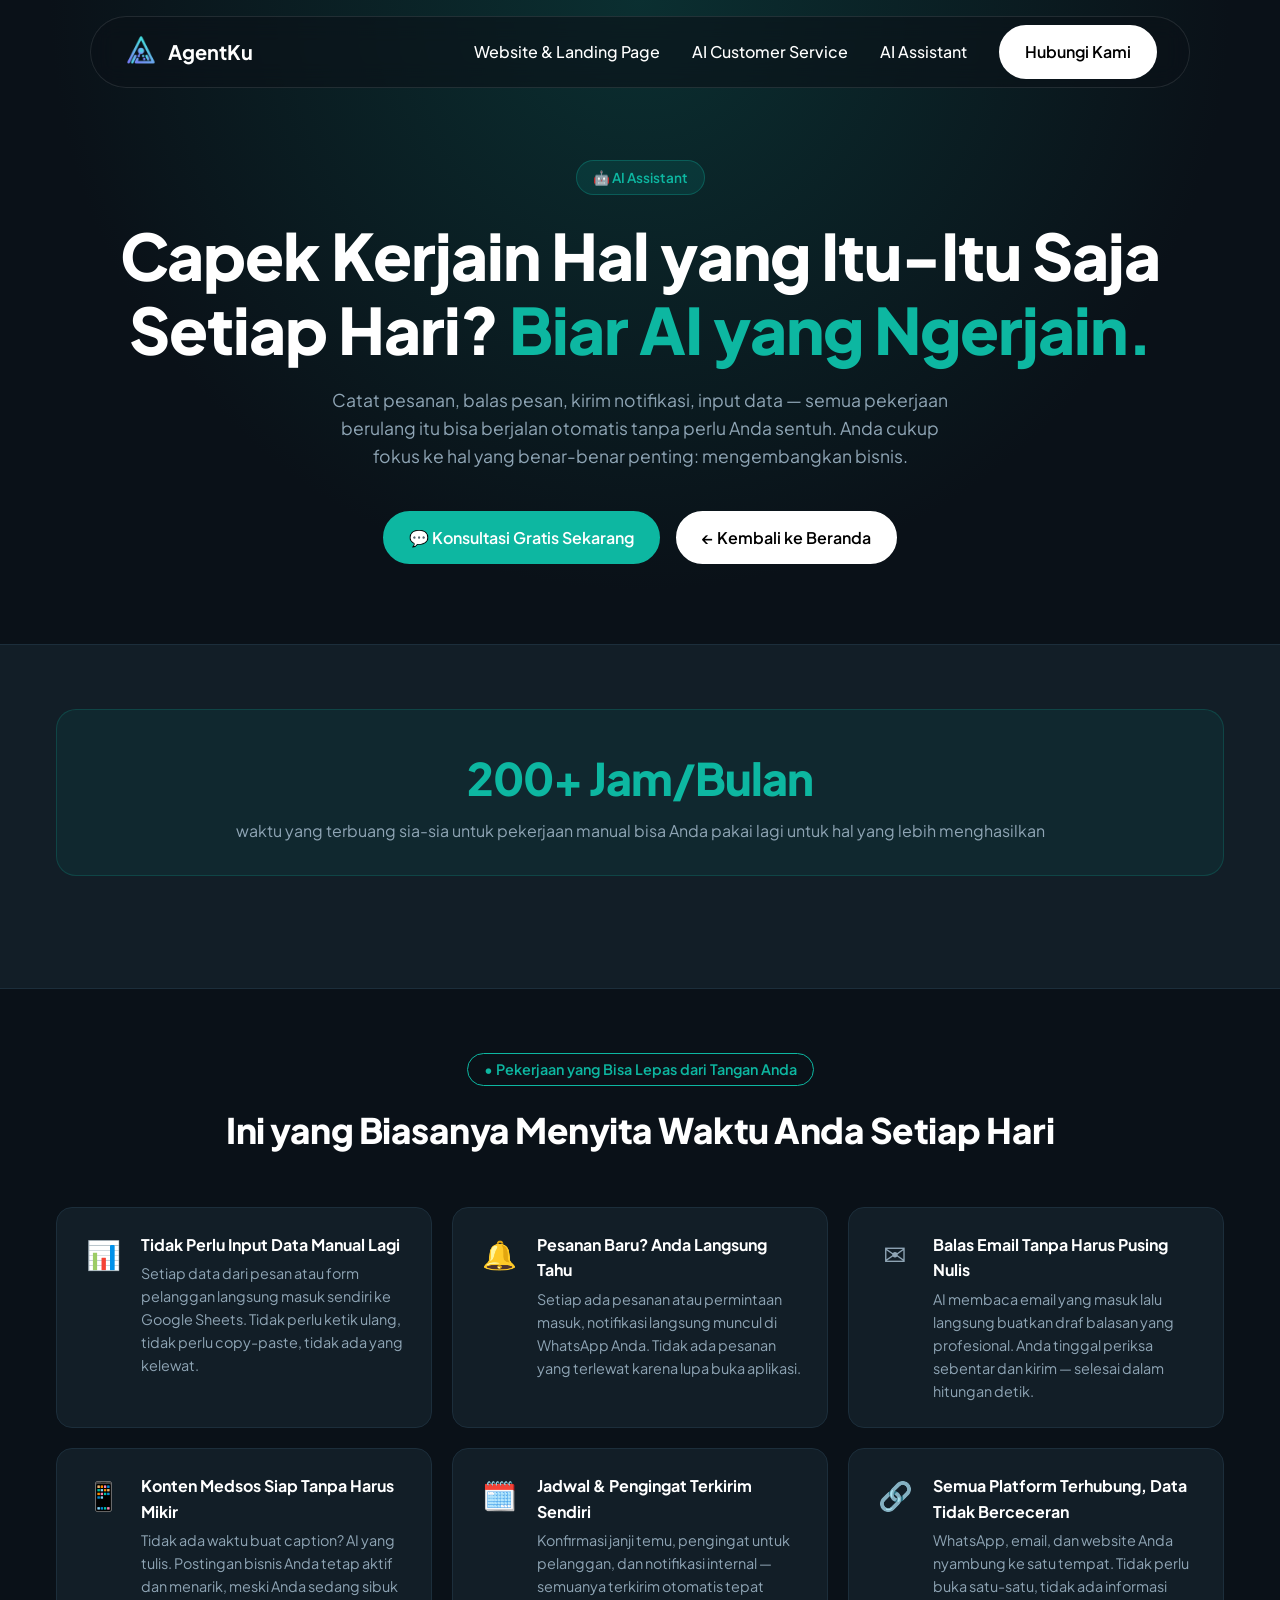
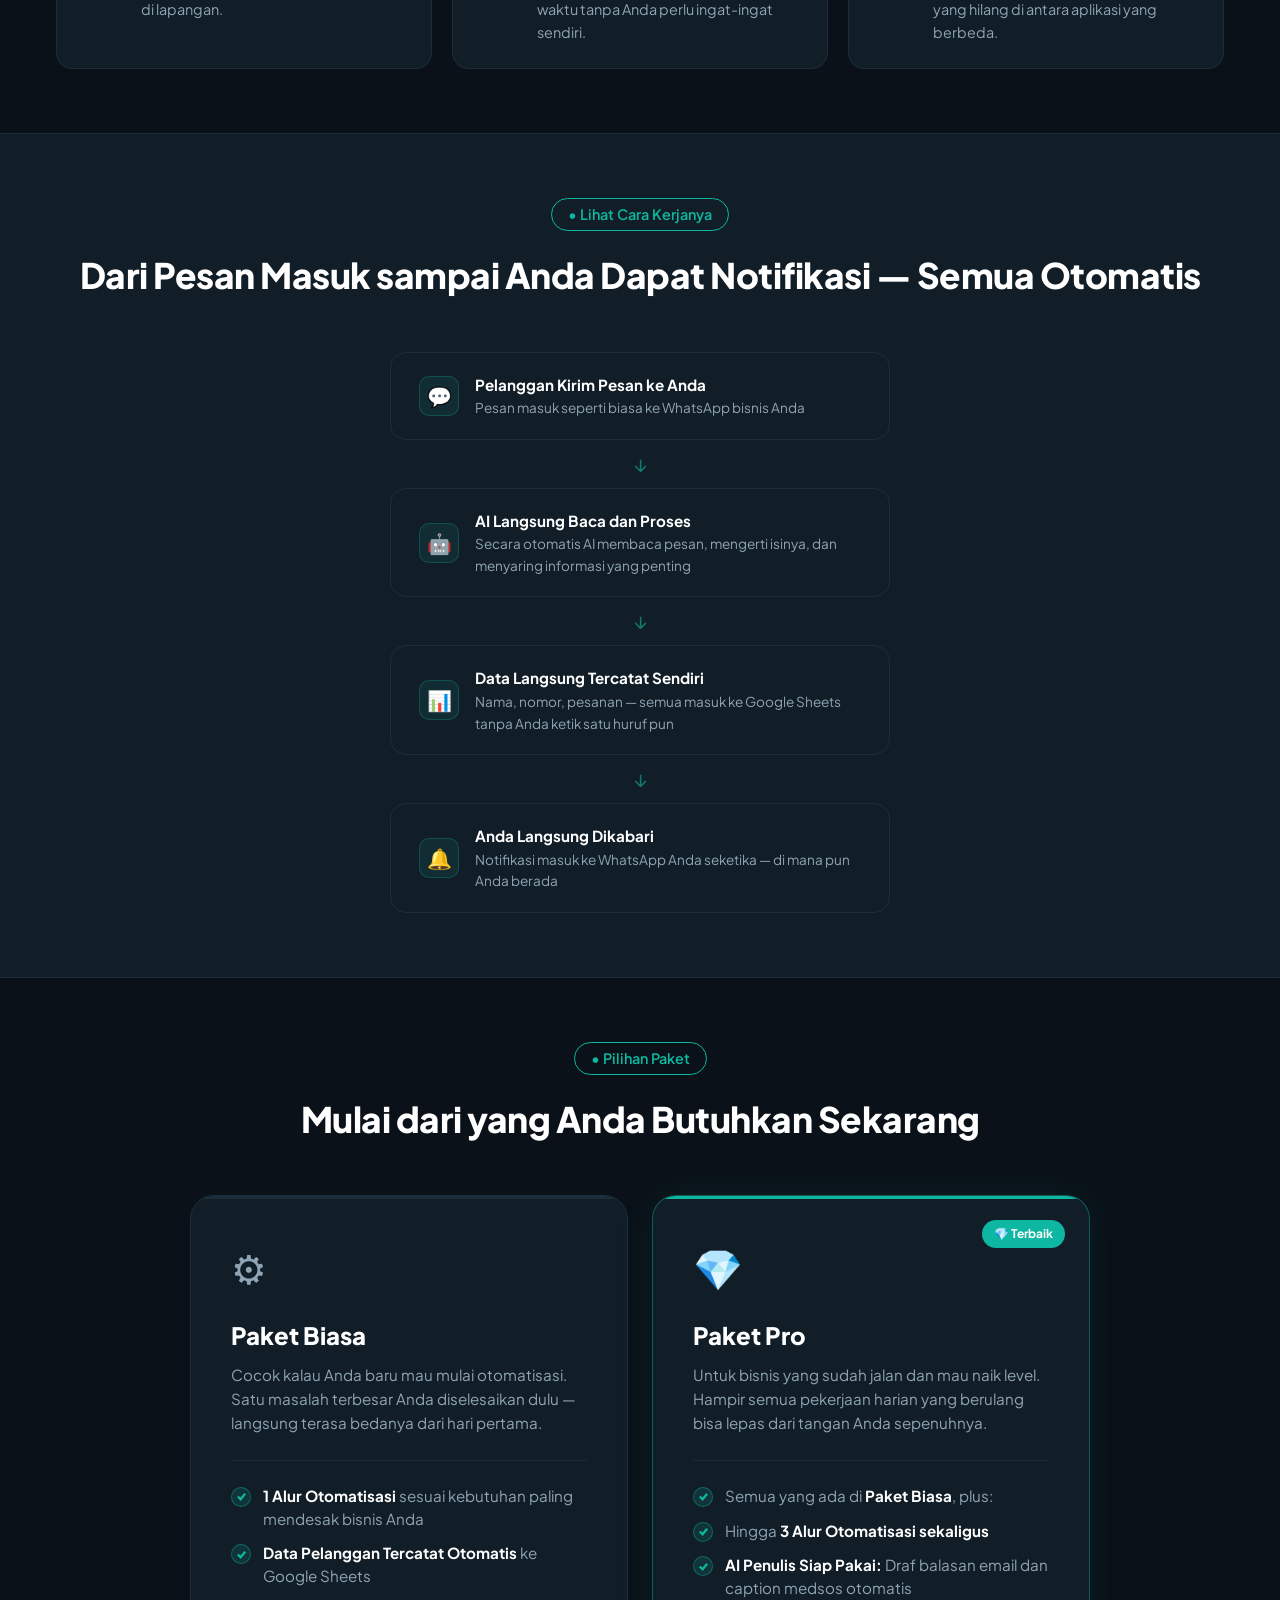
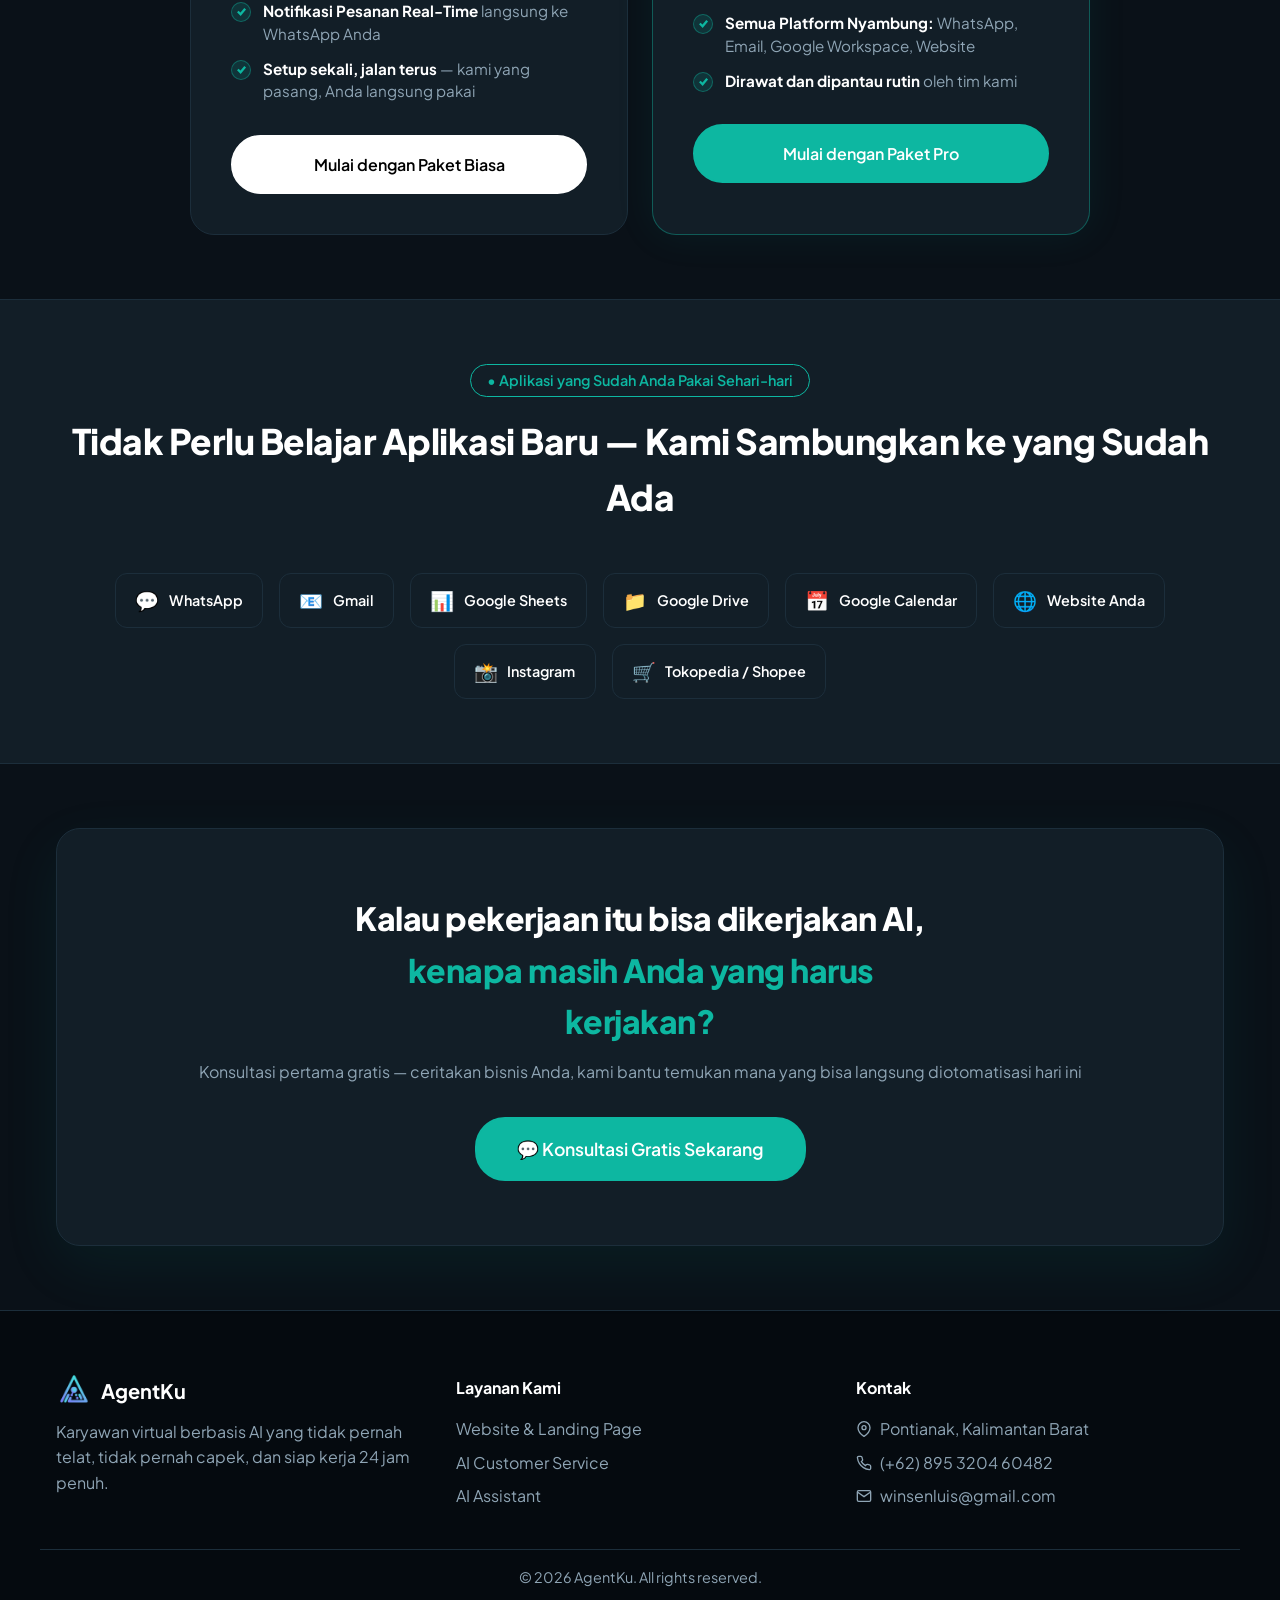
==== commit 51a59a1b: "update halaman baru" ====
--- a/ai-assistant/index.html
+++ b/ai-assistant/index.html
@@ -4,7 +4,7 @@
     <meta charset="UTF-8">
     <meta name="viewport" content="width=device-width, initial-scale=1.0">
     <title>Layanan AI Assistant - AgentKu</title>
-    <link rel="icon" type="image/png" href="../logo.png">
+    <link rel="icon" type="image/png" href="../logo1.png">
     <link href="https://fonts.googleapis.com/css2?family=Plus+Jakarta+Sans:wght@400;500;600;700;800&display=swap" rel="stylesheet">
     <link rel="stylesheet" href="ai_assistant.css">
 </head>
@@ -13,7 +13,7 @@
     <header class="header">
         <div class="container header__inner">
             <a href="/" class="header__logo">
-                <img src="logo1.png" alt="Logo AgentKu" width="35" height="35" style="object-fit: contain; vertical-align: middle; transform: translateY(-2px);"> AgentKu
+                <img src="../logo1.png" alt="Logo AgentKu" width="35" height="35" style="object-fit: contain; vertical-align: middle; transform: translateY(-2px);"> AgentKu
             </a>
             <input type="checkbox" id="menu-toggle" class="header__menu-toggle">
             <label for="menu-toggle" class="header__hamburger">
@@ -161,7 +161,7 @@
             <div class="reveal">
                 <div class="footer__logo">
                     <a href="/" class="header__logo">
-                        <img src="logo1.png" alt="Logo AgentKu" width="35" height="35" style="object-fit: contain; vertical-align: middle; transform: translateY(-2px);"> AgentKu
+                        <img src="../logo1.png" alt="Logo AgentKu" width="35" height="35" style="object-fit: contain; vertical-align: middle; transform: translateY(-2px);"> AgentKu
                     </a>
                 </div>
                 <p>Karyawan virtual berbasis AI yang tidak pernah telat, tidak pernah capek, dan siap kerja 24 jam penuh.</p>
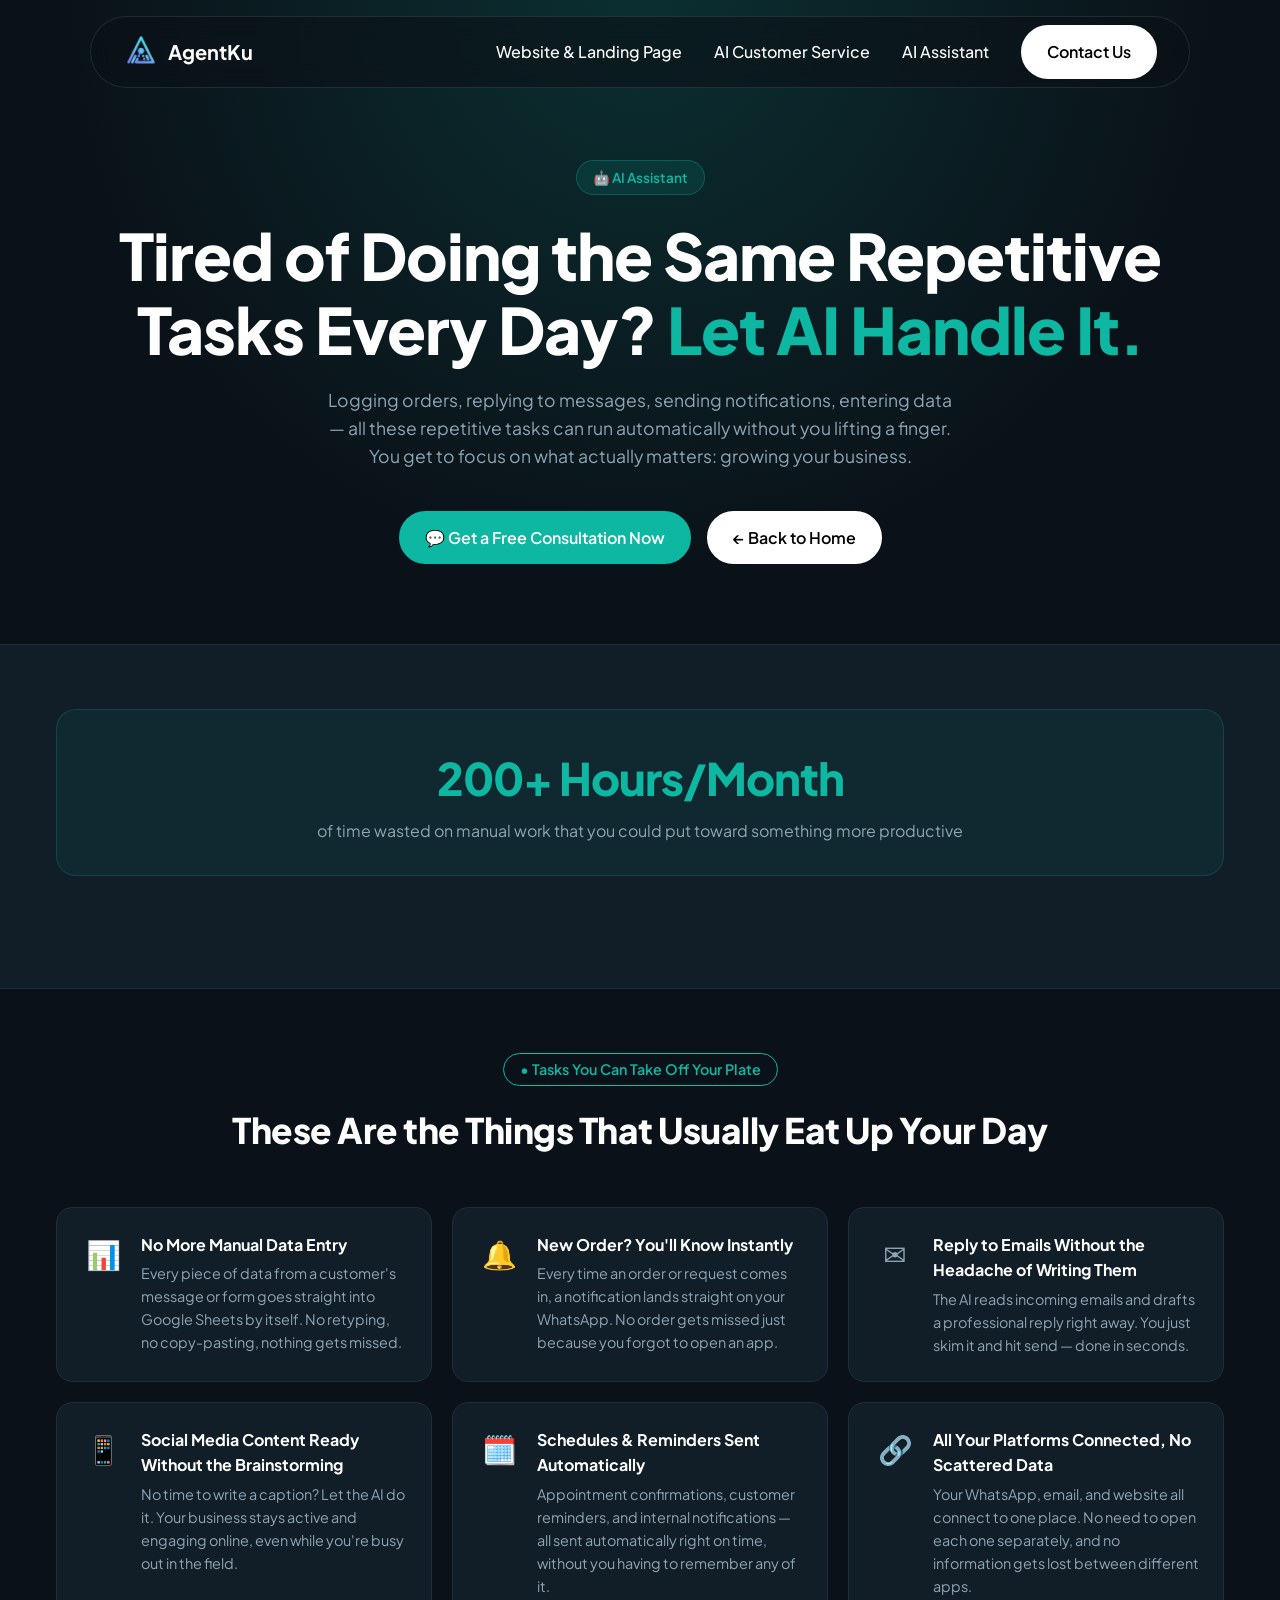
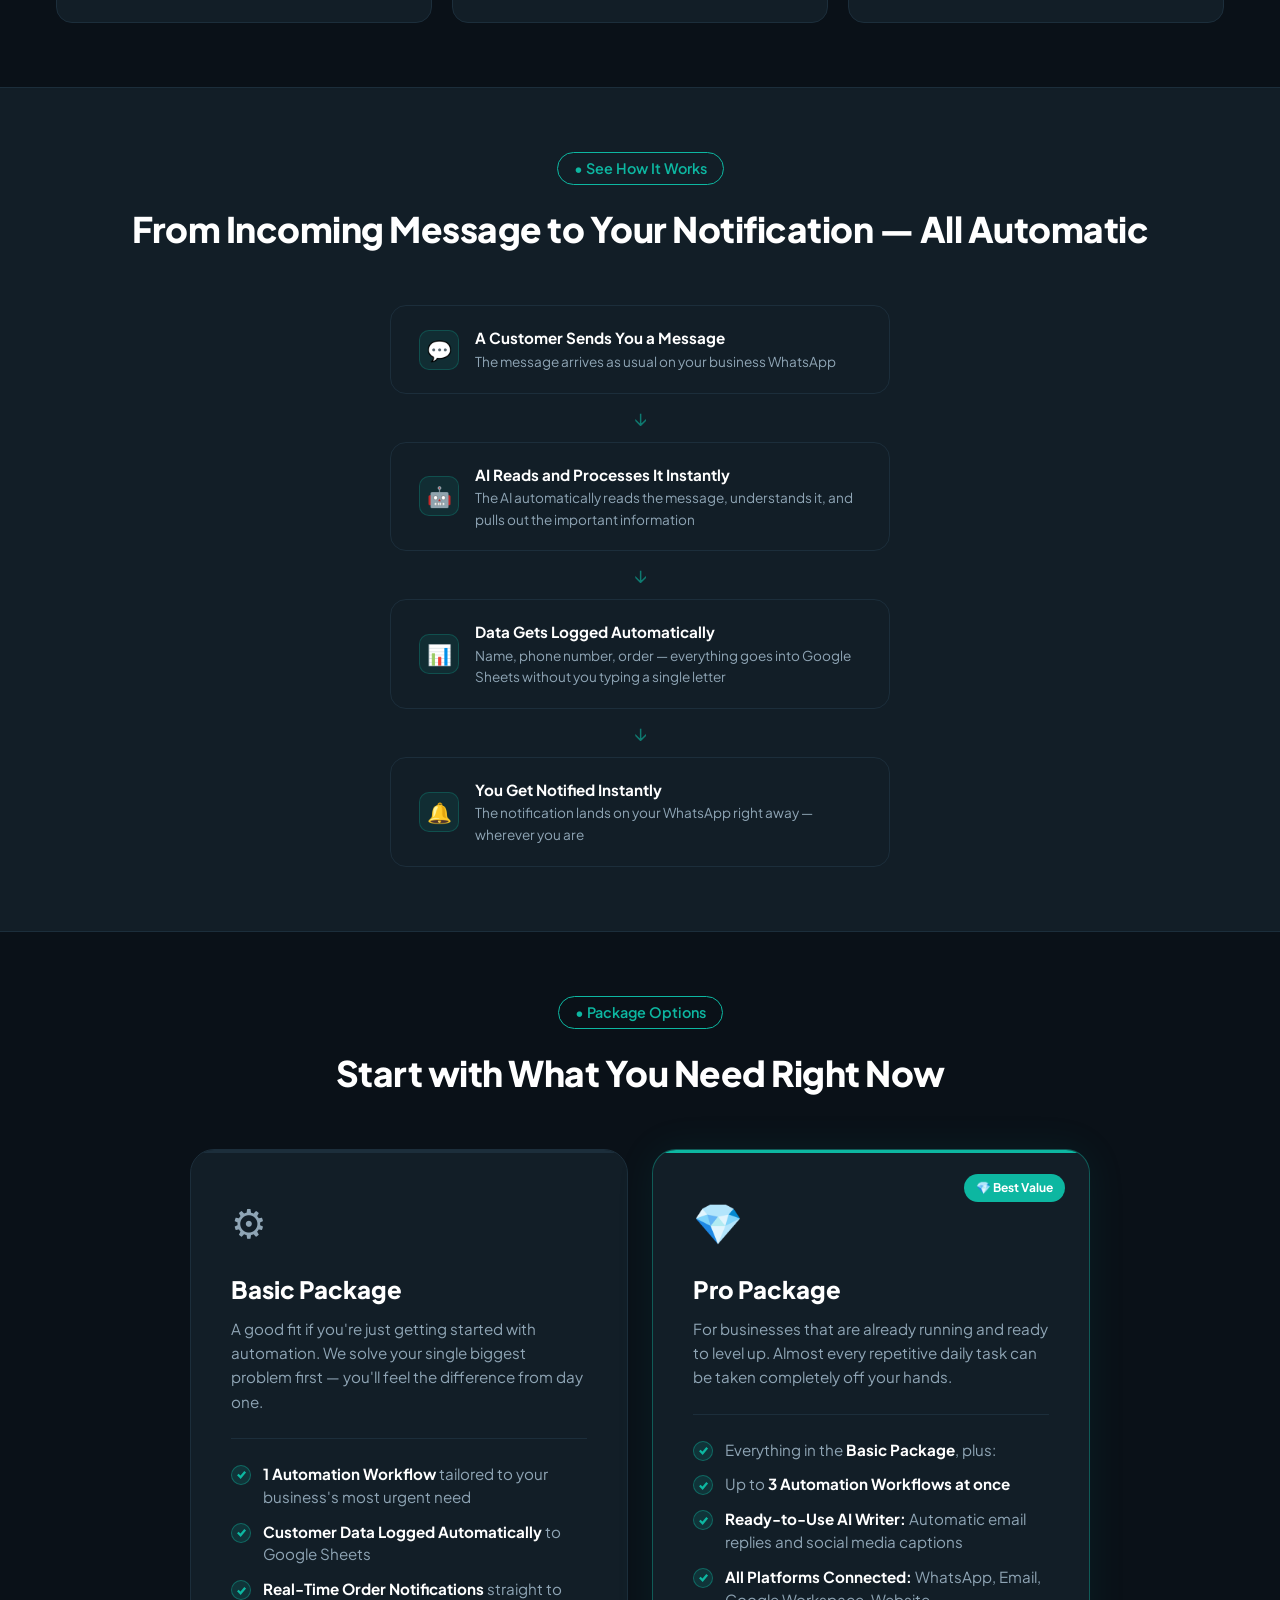
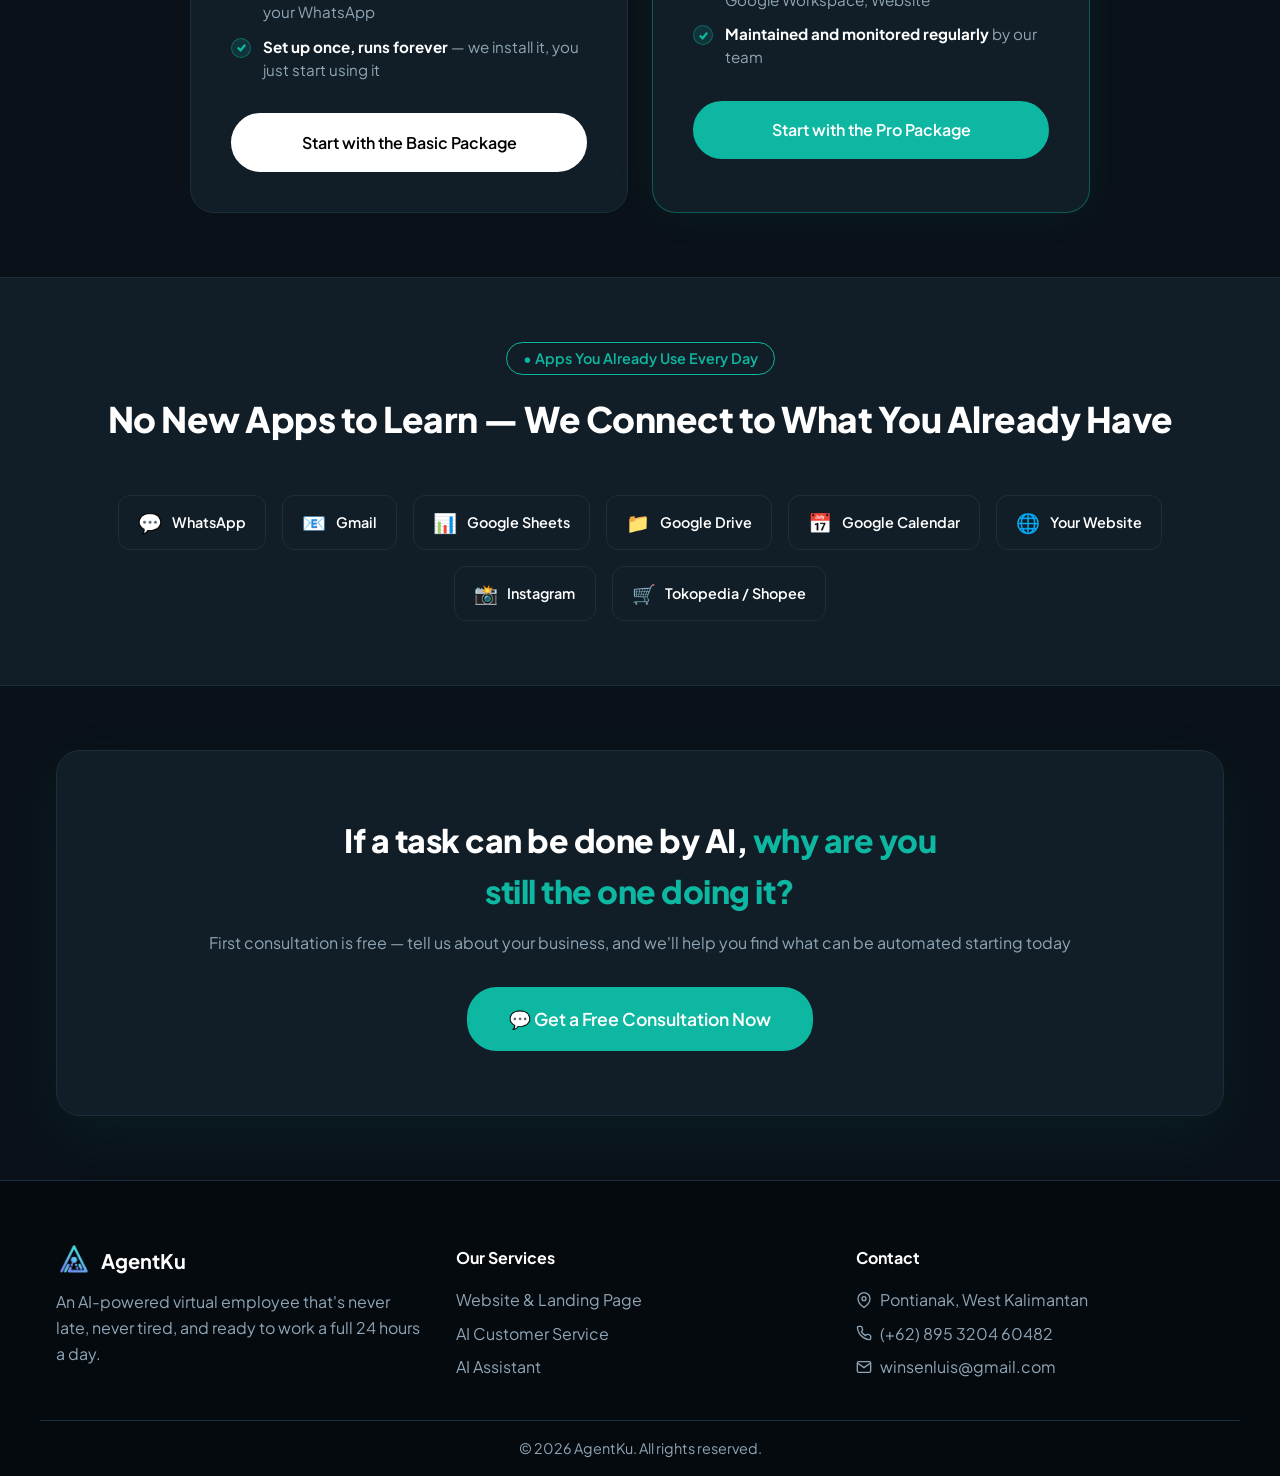
==== commit d623bbdc: "translate pages to English" ====
--- a/ai-assistant/index.html
+++ b/ai-assistant/index.html
@@ -1,9 +1,9 @@
 <!DOCTYPE html>
-<html lang="id">
+<html lang="en">
 <head>
     <meta charset="UTF-8">
     <meta name="viewport" content="width=device-width, initial-scale=1.0">
-    <title>Layanan AI Assistant - AgentKu</title>
+    <title>AI Assistant Service - AgentKu</title>
     <link rel="icon" type="image/png" href="../logo1.png">
     <link href="https://fonts.googleapis.com/css2?family=Plus+Jakarta+Sans:wght@400;500;600;700;800&display=swap" rel="stylesheet">
     <link rel="stylesheet" href="ai_assistant.css">
@@ -13,7 +13,7 @@
     <header class="header">
         <div class="container header__inner">
             <a href="/" class="header__logo">
-                <img src="../logo1.png" alt="Logo AgentKu" width="35" height="35" style="object-fit: contain; vertical-align: middle; transform: translateY(-2px);"> AgentKu
+                <img src="../logo1.png" alt="AgentKu Logo" width="35" height="35" style="object-fit: contain; vertical-align: middle; transform: translateY(-2px);"> AgentKu
             </a>
             <input type="checkbox" id="menu-toggle" class="header__menu-toggle">
             <label for="menu-toggle" class="header__hamburger">
@@ -25,7 +25,7 @@
                     <li><a href="/ai-chatbot/" class="nav__link">AI Customer Service</a></li>
                     <li><a href="/ai-assistant/" class="nav__link">AI Assistant</a></li>
                 </ul>
-                <a href="https://wa.me/62895320460482" class="btn btn--primary">Hubungi Kami</a>
+                <a href="https://wa.me/62895320460482" class="btn btn--primary">Contact Us</a>
             </nav>
         </div>
     </header>
@@ -35,11 +35,11 @@
             <div class="container">
                 <div class="reveal">
                     <div class="hero__badge">🤖 AI Assistant</div>
-                    <h1 class="hero__title">Capek Kerjain Hal yang Itu-Itu Saja Setiap Hari? <span>Biar AI yang Ngerjain.</span></h1>
-                    <p class="hero__desc">Catat pesanan, balas pesan, kirim notifikasi, input data — semua pekerjaan berulang itu bisa berjalan otomatis tanpa perlu Anda sentuh. Anda cukup fokus ke hal yang benar-benar penting: mengembangkan bisnis.</p>
+                    <h1 class="hero__title">Tired of Doing the Same Repetitive Tasks Every Day? <span>Let AI Handle It.</span></h1>
+                    <p class="hero__desc">Logging orders, replying to messages, sending notifications, entering data — all these repetitive tasks can run automatically without you lifting a finger. You get to focus on what actually matters: growing your business.</p>
                     <div class="hero__actions">
-                        <a href="https://wa.me/62895320460482?text=Halo%20Admin%20AgentKu,%20saya%20tertarik%20untuk%20mengotomatisasi%20bisnis%20saya%20dengan%20AI%20Assistant.%20Bisa%20konsultasi?" class="btn btn--teal" target="_blank">💬 Konsultasi Gratis Sekarang</a>
-                        <a href="/" class="btn btn--primary">← Kembali ke Beranda</a>
+                        <a href="https://wa.me/62895320460482?text=Hi%20AgentKu%20Admin,%20I'm%20interested%20in%20automating%20my%20business%20with%20the%20AI%20Assistant.%20Could%20we%20set%20up%20a%20consultation?" class="btn btn--teal" target="_blank">💬 Get a Free Consultation Now</a>
+                        <a href="/" class="btn btn--primary">← Back to Home</a>
                     </div>
                 </div>
             </div>
@@ -48,8 +48,8 @@
         <section class="section-padding" style="background: var(--bg-card); border-top: var(--border-card); border-bottom: var(--border-card);">
             <div class="container">
                 <div class="time-banner reveal">
-                    <h3>200+ Jam/Bulan</h3>
-                    <p>waktu yang terbuang sia-sia untuk pekerjaan manual bisa Anda pakai lagi untuk hal yang lebih menghasilkan</p>
+                    <h3>200+ Hours/Month</h3>
+                    <p>of time wasted on manual work that you could put toward something more productive</p>
                 </div>
             </div>
         </section>
@@ -57,16 +57,16 @@
         <section class="section-padding">
             <div class="container">
                 <div class="section-header reveal">
-                    <span class="section-header__subtitle">• Pekerjaan yang Bisa Lepas dari Tangan Anda</span>
-                    <h2 class="section-header__title">Ini yang Biasanya Menyita Waktu Anda Setiap Hari</h2>
+                    <span class="section-header__subtitle">• Tasks You Can Take Off Your Plate</span>
+                    <h2 class="section-header__title">These Are the Things That Usually Eat Up Your Day</h2>
                 </div>
                 <div class="usecases__grid">
-                    <div class="usecase-card reveal" style="transition-delay:0s"><div class="usecase-icon">📊</div><div class="usecase-content"><h4>Tidak Perlu Input Data Manual Lagi</h4><p>Setiap data dari pesan atau form pelanggan langsung masuk sendiri ke Google Sheets. Tidak perlu ketik ulang, tidak perlu copy-paste, tidak ada yang kelewat.</p></div></div>
-                    <div class="usecase-card reveal" style="transition-delay:0.08s"><div class="usecase-icon">🔔</div><div class="usecase-content"><h4>Pesanan Baru? Anda Langsung Tahu</h4><p>Setiap ada pesanan atau permintaan masuk, notifikasi langsung muncul di WhatsApp Anda. Tidak ada pesanan yang terlewat karena lupa buka aplikasi.</p></div></div>
-                    <div class="usecase-card reveal" style="transition-delay:0.16s"><div class="usecase-icon">✉️</div><div class="usecase-content"><h4>Balas Email Tanpa Harus Pusing Nulis</h4><p>AI membaca email yang masuk lalu langsung buatkan draf balasan yang profesional. Anda tinggal periksa sebentar dan kirim — selesai dalam hitungan detik.</p></div></div>
-                    <div class="usecase-card reveal" style="transition-delay:0.24s"><div class="usecase-icon">📱</div><div class="usecase-content"><h4>Konten Medsos Siap Tanpa Harus Mikir</h4><p>Tidak ada waktu buat caption? AI yang tulis. Postingan bisnis Anda tetap aktif dan menarik, meski Anda sedang sibuk di lapangan.</p></div></div>
-                    <div class="usecase-card reveal" style="transition-delay:0.32s"><div class="usecase-icon">🗓️</div><div class="usecase-content"><h4>Jadwal & Pengingat Terkirim Sendiri</h4><p>Konfirmasi janji temu, pengingat untuk pelanggan, dan notifikasi internal — semuanya terkirim otomatis tepat waktu tanpa Anda perlu ingat-ingat sendiri.</p></div></div>
-                    <div class="usecase-card reveal" style="transition-delay:0.4s"><div class="usecase-icon">🔗</div><div class="usecase-content"><h4>Semua Platform Terhubung, Data Tidak Berceceran</h4><p>WhatsApp, email, dan website Anda nyambung ke satu tempat. Tidak perlu buka satu-satu, tidak ada informasi yang hilang di antara aplikasi yang berbeda.</p></div></div>
+                    <div class="usecase-card reveal" style="transition-delay:0s"><div class="usecase-icon">📊</div><div class="usecase-content"><h4>No More Manual Data Entry</h4><p>Every piece of data from a customer's message or form goes straight into Google Sheets by itself. No retyping, no copy-pasting, nothing gets missed.</p></div></div>
+                    <div class="usecase-card reveal" style="transition-delay:0.08s"><div class="usecase-icon">🔔</div><div class="usecase-content"><h4>New Order? You'll Know Instantly</h4><p>Every time an order or request comes in, a notification lands straight on your WhatsApp. No order gets missed just because you forgot to open an app.</p></div></div>
+                    <div class="usecase-card reveal" style="transition-delay:0.16s"><div class="usecase-icon">✉️</div><div class="usecase-content"><h4>Reply to Emails Without the Headache of Writing Them</h4><p>The AI reads incoming emails and drafts a professional reply right away. You just skim it and hit send — done in seconds.</p></div></div>
+                    <div class="usecase-card reveal" style="transition-delay:0.24s"><div class="usecase-icon">📱</div><div class="usecase-content"><h4>Social Media Content Ready Without the Brainstorming</h4><p>No time to write a caption? Let the AI do it. Your business stays active and engaging online, even while you're busy out in the field.</p></div></div>
+                    <div class="usecase-card reveal" style="transition-delay:0.32s"><div class="usecase-icon">🗓️</div><div class="usecase-content"><h4>Schedules & Reminders Sent Automatically</h4><p>Appointment confirmations, customer reminders, and internal notifications — all sent automatically right on time, without you having to remember any of it.</p></div></div>
+                    <div class="usecase-card reveal" style="transition-delay:0.4s"><div class="usecase-icon">🔗</div><div class="usecase-content"><h4>All Your Platforms Connected, No Scattered Data</h4><p>Your WhatsApp, email, and website all connect to one place. No need to open each one separately, and no information gets lost between different apps.</p></div></div>
                 </div>
             </div>
         </section>
@@ -74,17 +74,17 @@
         <section class="section-padding" style="background: var(--bg-card); border-top: var(--border-card); border-bottom: var(--border-card);">
             <div class="container">
                 <div class="section-header reveal">
-                    <span class="section-header__subtitle">• Lihat Cara Kerjanya</span>
-                    <h2 class="section-header__title">Dari Pesan Masuk sampai Anda Dapat Notifikasi — Semua Otomatis</h2>
+                    <span class="section-header__subtitle">• See How It Works</span>
+                    <h2 class="section-header__title">From Incoming Message to Your Notification — All Automatic</h2>
                 </div>
                 <div class="workflow reveal">
-                    <div class="workflow-step"><div class="workflow-step__icon">💬</div><div class="workflow-step__text"><h4>Pelanggan Kirim Pesan ke Anda</h4><p>Pesan masuk seperti biasa ke WhatsApp bisnis Anda</p></div></div>
+                    <div class="workflow-step"><div class="workflow-step__icon">💬</div><div class="workflow-step__text"><h4>A Customer Sends You a Message</h4><p>The message arrives as usual on your business WhatsApp</p></div></div>
                     <div class="workflow-arrow">↓</div>
-                    <div class="workflow-step"><div class="workflow-step__icon">🤖</div><div class="workflow-step__text"><h4>AI Langsung Baca dan Proses</h4><p>Secara otomatis AI membaca pesan, mengerti isinya, dan menyaring informasi yang penting</p></div></div>
+                    <div class="workflow-step"><div class="workflow-step__icon">🤖</div><div class="workflow-step__text"><h4>AI Reads and Processes It Instantly</h4><p>The AI automatically reads the message, understands it, and pulls out the important information</p></div></div>
                     <div class="workflow-arrow">↓</div>
-                    <div class="workflow-step"><div class="workflow-step__icon">📊</div><div class="workflow-step__text"><h4>Data Langsung Tercatat Sendiri</h4><p>Nama, nomor, pesanan — semua masuk ke Google Sheets tanpa Anda ketik satu huruf pun</p></div></div>
+                    <div class="workflow-step"><div class="workflow-step__icon">📊</div><div class="workflow-step__text"><h4>Data Gets Logged Automatically</h4><p>Name, phone number, order — everything goes into Google Sheets without you typing a single letter</p></div></div>
                     <div class="workflow-arrow">↓</div>
-                    <div class="workflow-step"><div class="workflow-step__icon">🔔</div><div class="workflow-step__text"><h4>Anda Langsung Dikabari</h4><p>Notifikasi masuk ke WhatsApp Anda seketika — di mana pun Anda berada</p></div></div>
+                    <div class="workflow-step"><div class="workflow-step__icon">🔔</div><div class="workflow-step__text"><h4>You Get Notified Instantly</h4><p>The notification lands on your WhatsApp right away — wherever you are</p></div></div>
                 </div>
             </div>
         </section>
@@ -92,35 +92,35 @@
         <section class="section-padding">
             <div class="container">
                 <div class="section-header reveal">
-                    <span class="section-header__subtitle">• Pilihan Paket</span>
-                    <h2 class="section-header__title">Mulai dari yang Anda Butuhkan Sekarang</h2>
+                    <span class="section-header__subtitle">• Package Options</span>
+                    <h2 class="section-header__title">Start with What You Need Right Now</h2>
                 </div>
                 <div class="packages__grid">
                     <div class="package-card reveal" style="transition-delay:0s">
                         <div class="package-icon">⚙️</div>
-                        <h3 class="package-name">Paket Biasa</h3>
-                        <p class="package-desc">Cocok kalau Anda baru mau mulai otomatisasi. Satu masalah terbesar Anda diselesaikan dulu — langsung terasa bedanya dari hari pertama.</p>
+                        <h3 class="package-name">Basic Package</h3>
+                        <p class="package-desc">A good fit if you're just getting started with automation. We solve your single biggest problem first — you'll feel the difference from day one.</p>
                         <ul class="feature-list">
-                            <li class="feature-item"><div class="feature-item__check"><svg viewBox="0 0 12 12" fill="none"><polyline points="2,6 5,9 10,3"></polyline></svg></div><span><strong>1 Alur Otomatisasi</strong> sesuai kebutuhan paling mendesak bisnis Anda</span></li>
-                            <li class="feature-item"><div class="feature-item__check"><svg viewBox="0 0 12 12" fill="none"><polyline points="2,6 5,9 10,3"></polyline></svg></div><span><strong>Data Pelanggan Tercatat Otomatis</strong> ke Google Sheets</span></li>
-                            <li class="feature-item"><div class="feature-item__check"><svg viewBox="0 0 12 12" fill="none"><polyline points="2,6 5,9 10,3"></polyline></svg></div><span><strong>Notifikasi Pesanan Real-Time</strong> langsung ke WhatsApp Anda</span></li>
-                            <li class="feature-item"><div class="feature-item__check"><svg viewBox="0 0 12 12" fill="none"><polyline points="2,6 5,9 10,3"></polyline></svg></div><span><strong>Setup sekali, jalan terus</strong> — kami yang pasang, Anda langsung pakai</span></li>
+                            <li class="feature-item"><div class="feature-item__check"><svg viewBox="0 0 12 12" fill="none"><polyline points="2,6 5,9 10,3"></polyline></svg></div><span><strong>1 Automation Workflow</strong> tailored to your business's most urgent need</span></li>
+                            <li class="feature-item"><div class="feature-item__check"><svg viewBox="0 0 12 12" fill="none"><polyline points="2,6 5,9 10,3"></polyline></svg></div><span><strong>Customer Data Logged Automatically</strong> to Google Sheets</span></li>
+                            <li class="feature-item"><div class="feature-item__check"><svg viewBox="0 0 12 12" fill="none"><polyline points="2,6 5,9 10,3"></polyline></svg></div><span><strong>Real-Time Order Notifications</strong> straight to your WhatsApp</span></li>
+                            <li class="feature-item"><div class="feature-item__check"><svg viewBox="0 0 12 12" fill="none"><polyline points="2,6 5,9 10,3"></polyline></svg></div><span><strong>Set up once, runs forever</strong> — we install it, you just start using it</span></li>
                         </ul>
-                        <a href="https://wa.me/62895320460482?text=Halo%20Admin%20AgentKu,%20saya%20tertarik%20untuk%20mengotomatisasi%20bisnis%20saya%20dengan%20AI%20Assistant.%20Bisa%20konsultasi?" class="btn btn--primary package-cta" target="_blank">Mulai dengan Paket Biasa</a>
+                        <a href="https://wa.me/62895320460482?text=Hi%20AgentKu%20Admin,%20I'm%20interested%20in%20automating%20my%20business%20with%20the%20AI%20Assistant.%20Could%20we%20set%20up%20a%20consultation?" class="btn btn--primary package-cta" target="_blank">Start with the Basic Package</a>
                     </div>
                     <div class="package-card featured reveal" style="transition-delay:0.15s">
-                        <div class="package-badge">💎 Terbaik</div>
+                        <div class="package-badge">💎 Best Value</div>
                         <div class="package-icon">💎</div>
-                        <h3 class="package-name">Paket Pro</h3>
-                        <p class="package-desc">Untuk bisnis yang sudah jalan dan mau naik level. Hampir semua pekerjaan harian yang berulang bisa lepas dari tangan Anda sepenuhnya.</p>
+                        <h3 class="package-name">Pro Package</h3>
+                        <p class="package-desc">For businesses that are already running and ready to level up. Almost every repetitive daily task can be taken completely off your hands.</p>
                         <ul class="feature-list">
-                            <li class="feature-item"><div class="feature-item__check"><svg viewBox="0 0 12 12" fill="none"><polyline points="2,6 5,9 10,3"></polyline></svg></div><span>Semua yang ada di <strong>Paket Biasa</strong>, plus:</span></li>
-                            <li class="feature-item"><div class="feature-item__check"><svg viewBox="0 0 12 12" fill="none"><polyline points="2,6 5,9 10,3"></polyline></svg></div><span>Hingga <strong>3 Alur Otomatisasi sekaligus</strong></span></li>
-                            <li class="feature-item"><div class="feature-item__check"><svg viewBox="0 0 12 12" fill="none"><polyline points="2,6 5,9 10,3"></polyline></svg></div><span><strong>AI Penulis Siap Pakai:</strong> Draf balasan email dan caption medsos otomatis</span></li>
-                            <li class="feature-item"><div class="feature-item__check"><svg viewBox="0 0 12 12" fill="none"><polyline points="2,6 5,9 10,3"></polyline></svg></div><span><strong>Semua Platform Nyambung:</strong> WhatsApp, Email, Google Workspace, Website</span></li>
-                            <li class="feature-item"><div class="feature-item__check"><svg viewBox="0 0 12 12" fill="none"><polyline points="2,6 5,9 10,3"></polyline></svg></div><span><strong>Dirawat dan dipantau rutin</strong> oleh tim kami</span></li>
+                            <li class="feature-item"><div class="feature-item__check"><svg viewBox="0 0 12 12" fill="none"><polyline points="2,6 5,9 10,3"></polyline></svg></div><span>Everything in the <strong>Basic Package</strong>, plus:</span></li>
+                            <li class="feature-item"><div class="feature-item__check"><svg viewBox="0 0 12 12" fill="none"><polyline points="2,6 5,9 10,3"></polyline></svg></div><span>Up to <strong>3 Automation Workflows at once</strong></span></li>
+                            <li class="feature-item"><div class="feature-item__check"><svg viewBox="0 0 12 12" fill="none"><polyline points="2,6 5,9 10,3"></polyline></svg></div><span><strong>Ready-to-Use AI Writer:</strong> Automatic email replies and social media captions</span></li>
+                            <li class="feature-item"><div class="feature-item__check"><svg viewBox="0 0 12 12" fill="none"><polyline points="2,6 5,9 10,3"></polyline></svg></div><span><strong>All Platforms Connected:</strong> WhatsApp, Email, Google Workspace, Website</span></li>
+                            <li class="feature-item"><div class="feature-item__check"><svg viewBox="0 0 12 12" fill="none"><polyline points="2,6 5,9 10,3"></polyline></svg></div><span><strong>Maintained and monitored regularly</strong> by our team</span></li>
                         </ul>
-                        <a href="https://wa.me/62895320460482?text=Halo%20Admin%20AgentKu,%20saya%20tertarik%20untuk%20mengotomatisasi%20bisnis%20saya%20dengan%20AI%20Assistant.%20Bisa%20konsultasi?" class="btn btn--teal package-cta" target="_blank">Mulai dengan Paket Pro</a>
+                        <a href="https://wa.me/62895320460482?text=Hi%20AgentKu%20Admin,%20I'm%20interested%20in%20automating%20my%20business%20with%20the%20AI%20Assistant.%20Could%20we%20set%20up%20a%20consultation?" class="btn btn--teal package-cta" target="_blank">Start with the Pro Package</a>
                     </div>
                 </div>
             </div>
@@ -129,8 +129,8 @@
         <section class="section-padding" style="background: var(--bg-card); border-top: var(--border-card); border-bottom: var(--border-card);">
             <div class="container">
                 <div class="section-header reveal">
-                    <span class="section-header__subtitle">• Aplikasi yang Sudah Anda Pakai Sehari-hari</span>
-                    <h2 class="section-header__title">Tidak Perlu Belajar Aplikasi Baru — Kami Sambungkan ke yang Sudah Ada</h2>
+                    <span class="section-header__subtitle">• Apps You Already Use Every Day</span>
+                    <h2 class="section-header__title">No New Apps to Learn — We Connect to What You Already Have</h2>
                 </div>
                 <div class="integrations__grid reveal">
                     <div class="integration-badge"><span>💬</span> WhatsApp</div>
@@ -138,7 +138,7 @@
                     <div class="integration-badge"><span>📊</span> Google Sheets</div>
                     <div class="integration-badge"><span>📁</span> Google Drive</div>
                     <div class="integration-badge"><span>📅</span> Google Calendar</div>
-                    <div class="integration-badge"><span>🌐</span> Website Anda</div>
+                    <div class="integration-badge"><span>🌐</span> Your Website</div>
                     <div class="integration-badge"><span>📸</span> Instagram</div>
                     <div class="integration-badge"><span>🛒</span> Tokopedia / Shopee</div>
                 </div>
@@ -148,9 +148,9 @@
         <section class="cta-section section-padding">
             <div class="container">
                 <div class="cta__inner reveal">
-                    <h2 class="cta__title">Kalau pekerjaan itu bisa dikerjakan AI, <span class="text-highlight">kenapa masih Anda yang harus kerjakan?</span></h2>
-                    <p class="cta__subtitle">Konsultasi pertama gratis — ceritakan bisnis Anda, kami bantu temukan mana yang bisa langsung diotomatisasi hari ini</p>
-                    <a href="https://wa.me/62895320460482?text=Halo%20Admin%20AgentKu,%20saya%20tertarik%20untuk%20mengotomatisasi%20bisnis%20saya%20dengan%20AI%20Assistant.%20Bisa%20konsultasi?" class="btn btn--teal" target="_blank" style="font-size: 1.1rem; padding: 1rem 2.5rem;">💬 Konsultasi Gratis Sekarang</a>
+                    <h2 class="cta__title">If a task can be done by AI, <span class="text-highlight">why are you still the one doing it?</span></h2>
+                    <p class="cta__subtitle">First consultation is free — tell us about your business, and we'll help you find what can be automated starting today</p>
+                    <a href="https://wa.me/62895320460482?text=Hi%20AgentKu%20Admin,%20I'm%20interested%20in%20automating%20my%20business%20with%20the%20AI%20Assistant.%20Could%20we%20set%20up%20a%20consultation?" class="btn btn--teal" target="_blank" style="font-size: 1.1rem; padding: 1rem 2.5rem;">💬 Get a Free Consultation Now</a>
                 </div>
             </div>
         </section>
@@ -161,13 +161,13 @@
             <div class="reveal">
                 <div class="footer__logo">
                     <a href="/" class="header__logo">
-                        <img src="../logo1.png" alt="Logo AgentKu" width="35" height="35" style="object-fit: contain; vertical-align: middle; transform: translateY(-2px);"> AgentKu
+                        <img src="../logo1.png" alt="AgentKu Logo" width="35" height="35" style="object-fit: contain; vertical-align: middle; transform: translateY(-2px);"> AgentKu
                     </a>
                 </div>
-                <p>Karyawan virtual berbasis AI yang tidak pernah telat, tidak pernah capek, dan siap kerja 24 jam penuh.</p>
+                <p>An AI-powered virtual employee that's never late, never tired, and ready to work a full 24 hours a day.</p>
             </div>
             <div class="footer__links reveal" style="transition-delay:0.1s">
-                <h4>Layanan Kami</h4>
+                <h4>Our Services</h4>
                 <ul>
                     <li><a href="/landingpage/">Website & Landing Page</a></li>
                     <li><a href="/ai-chatbot/">AI Customer Service</a></li>
@@ -175,8 +175,8 @@
                 </ul>
             </div>
             <div class="footer__contact reveal" style="transition-delay:0.2s">
-                <h4>Kontak</h4>
-                <p><svg width="16" height="16" viewBox="0 0 24 24" fill="none" stroke="currentColor" stroke-width="2"><path d="M21 10c0 7-9 13-9 13s-9-6-9-13a9 9 0 0 1 18 0z"></path><circle cx="12" cy="10" r="3"></circle></svg> Pontianak, Kalimantan Barat</p>
+                <h4>Contact</h4>
+                <p><svg width="16" height="16" viewBox="0 0 24 24" fill="none" stroke="currentColor" stroke-width="2"><path d="M21 10c0 7-9 13-9 13s-9-6-9-13a9 9 0 0 1 18 0z"></path><circle cx="12" cy="10" r="3"></circle></svg> Pontianak, West Kalimantan</p>
                 <p><svg width="16" height="16" viewBox="0 0 24 24" fill="none" stroke="currentColor" stroke-width="2"><path d="M22 16.92v3a2 2 0 0 1-2.18 2 19.79 19.79 0 0 1-8.63-3.07 19.5 19.5 0 0 1-6-6 19.79 19.79 0 0 1-3.07-8.67A2 2 0 0 1 4.11 2h3a2 2 0 0 1 2 1.72 12.84 12.84 0 0 0 .7 2.81 2 2 0 0 1-.45 2.11L8.09 9.91a16 16 0 0 0 6 6l1.27-1.27a2 2 0 0 1 2.11-.45 12.84 12.84 0 0 0 2.81.7A2 2 0 0 1 22 16.92z"></path></svg> (+62) 895 3204 60482</p>
                 <p><svg width="16" height="16" viewBox="0 0 24 24" fill="none" stroke="currentColor" stroke-width="2"><path d="M4 4h16c1.1 0 2 .9 2 2v12c0 1.1-.9 2-2 2H4c-1.1 0-2-.9-2-2V6c0-1.1.9-2 2-2z"></path><polyline points="22,6 12,13 2,6"></polyline></svg> winsenluis@gmail.com</p>
             </div>
